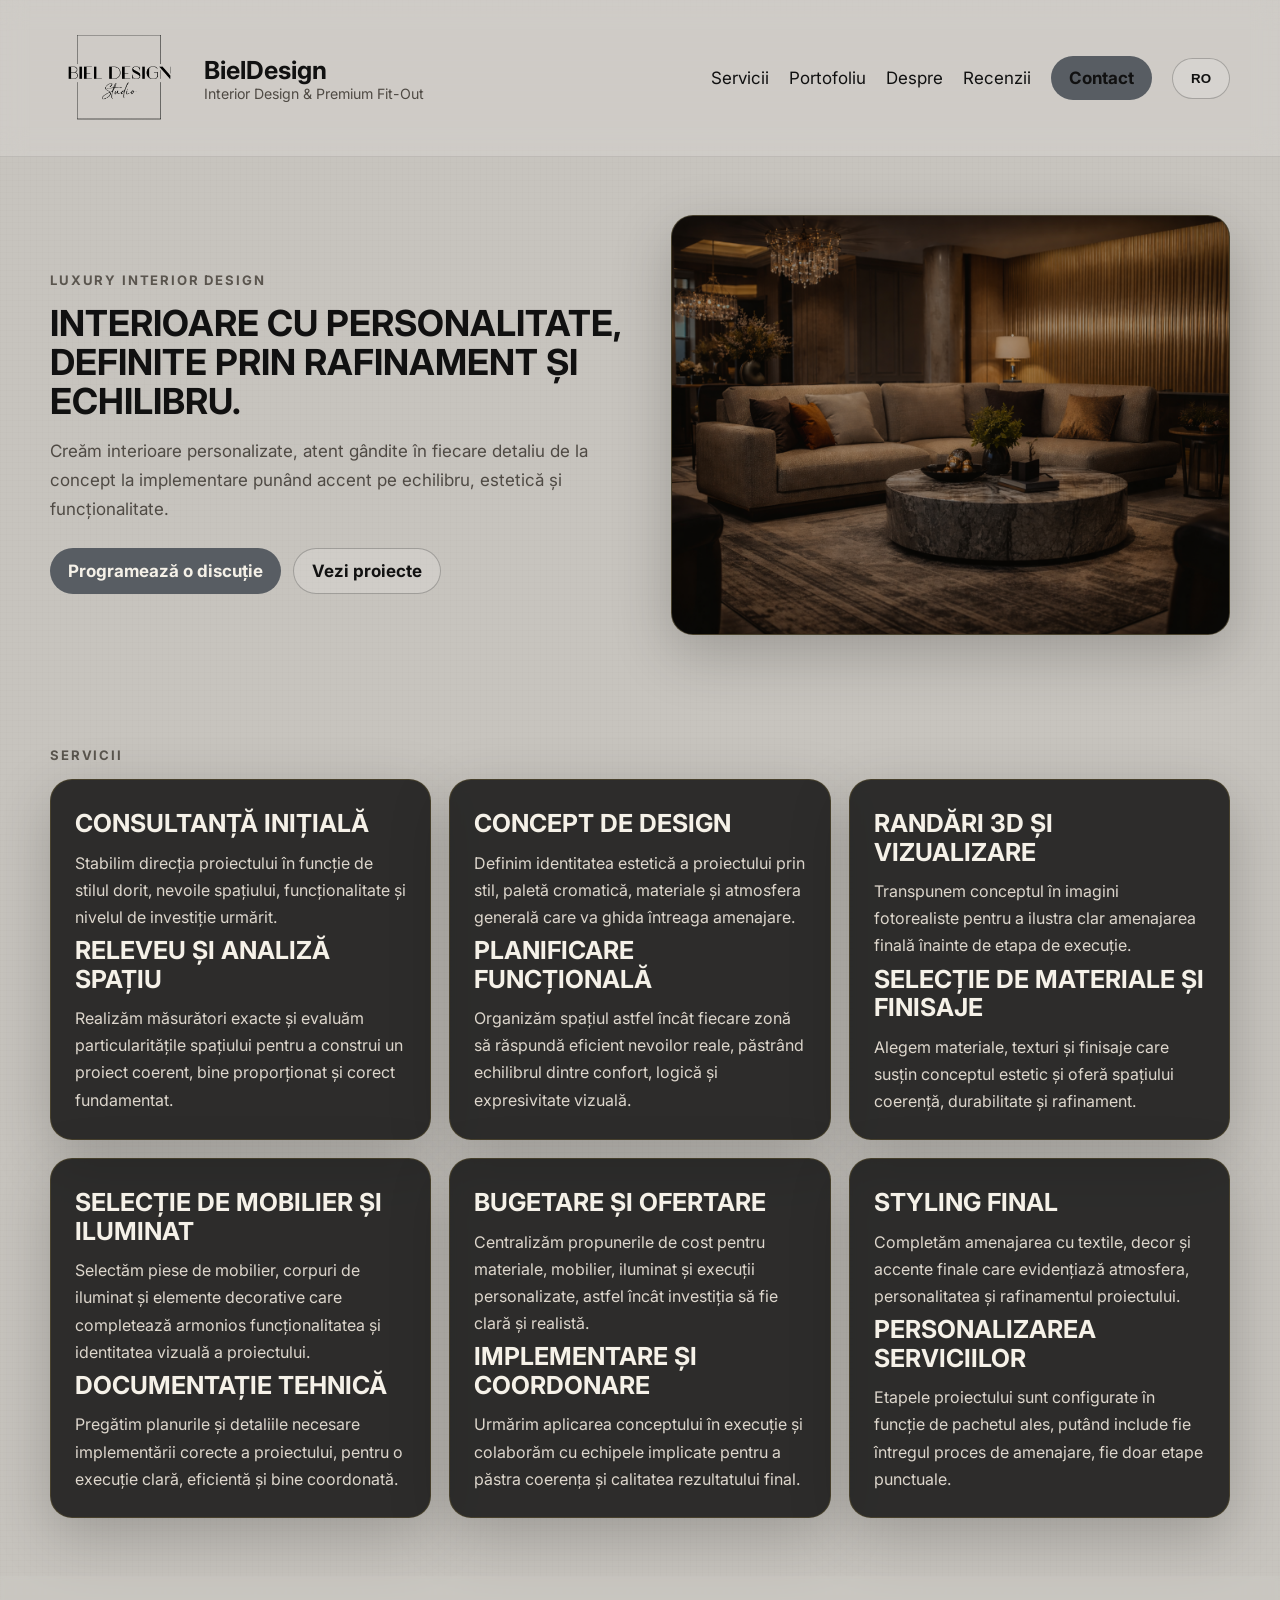
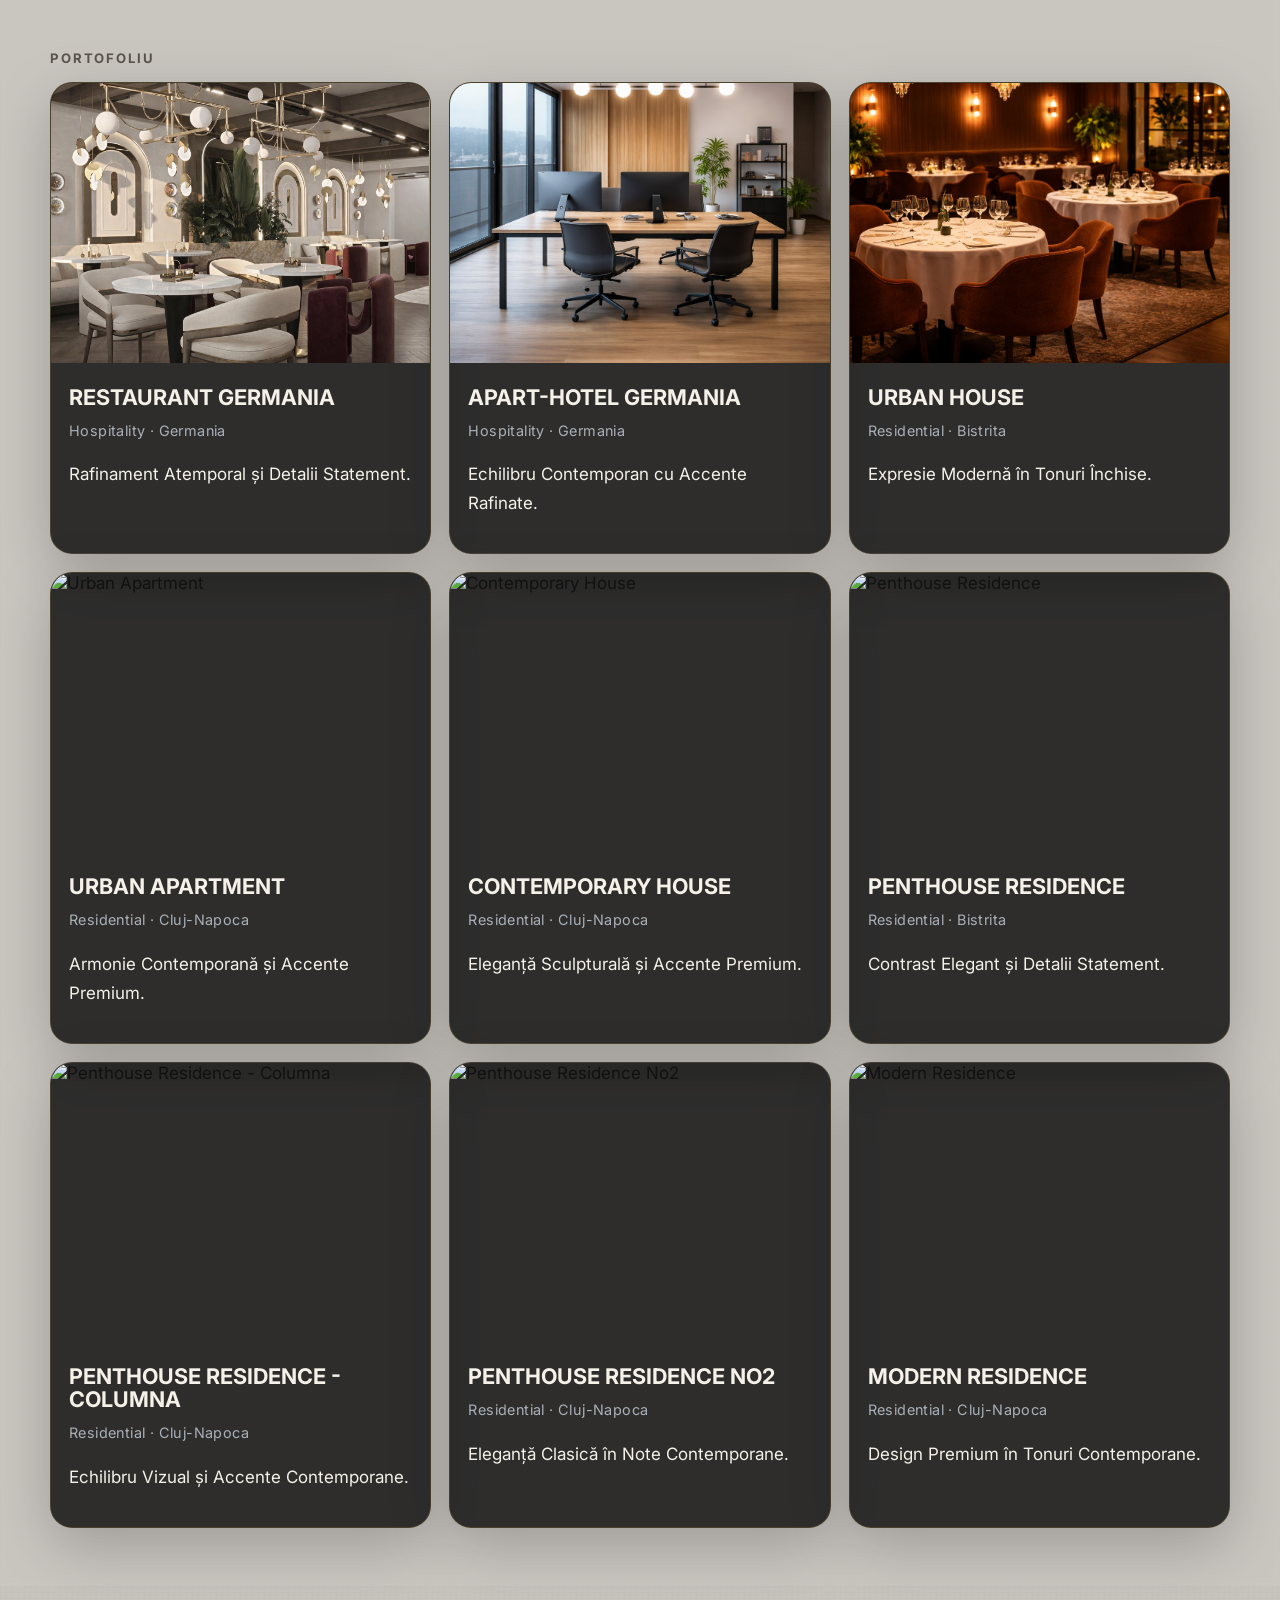
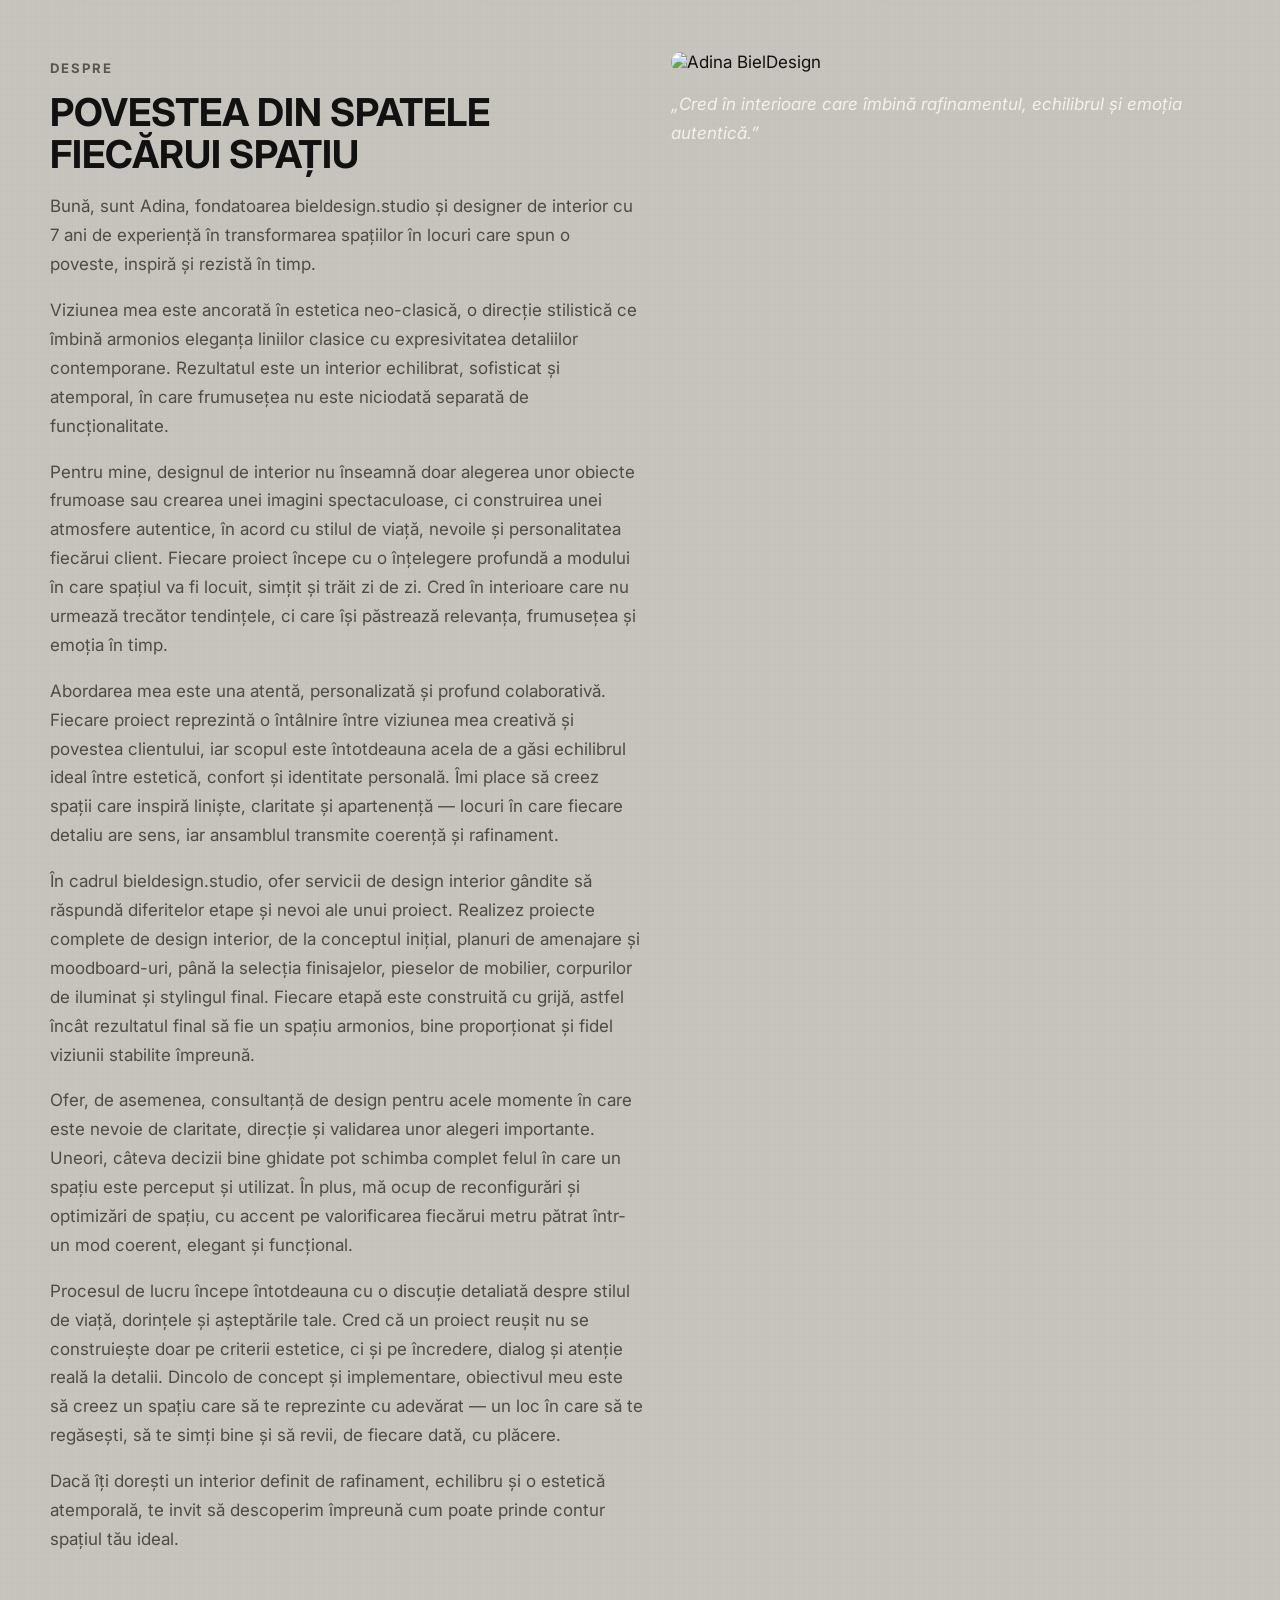
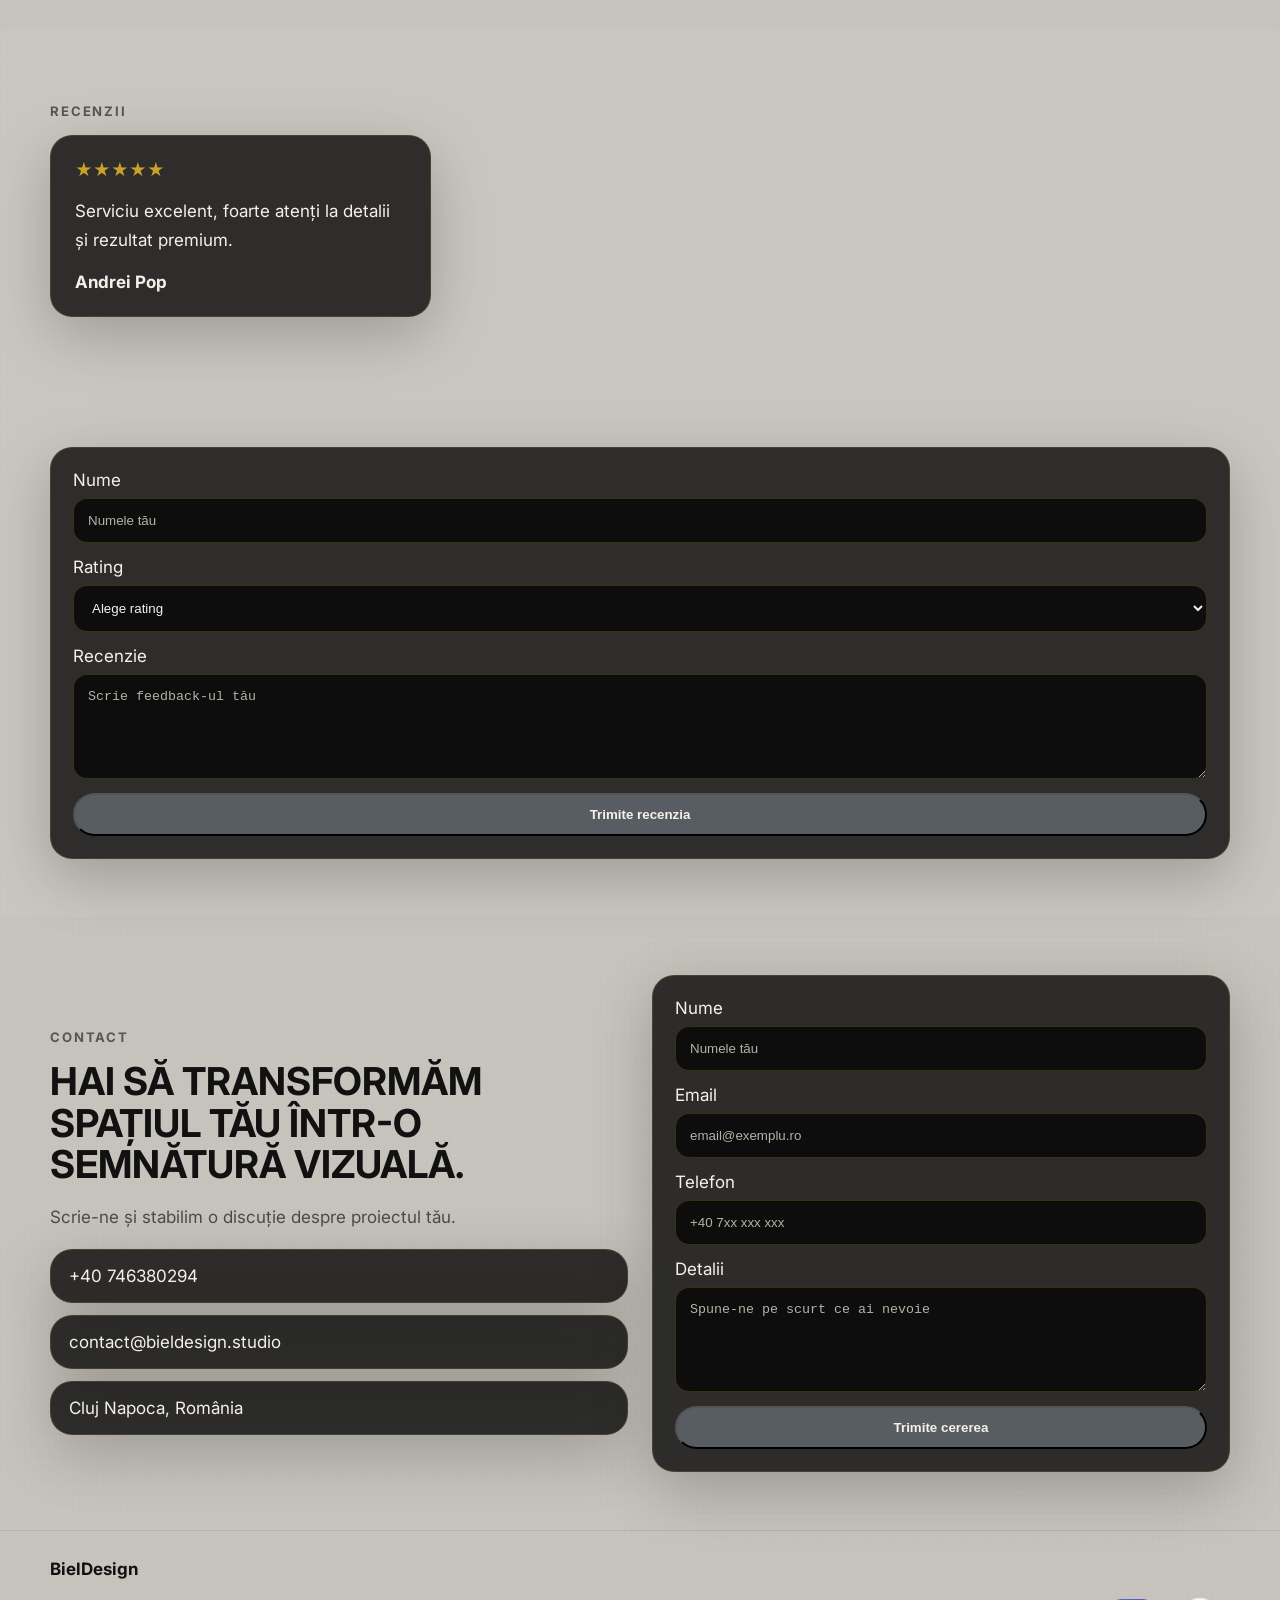
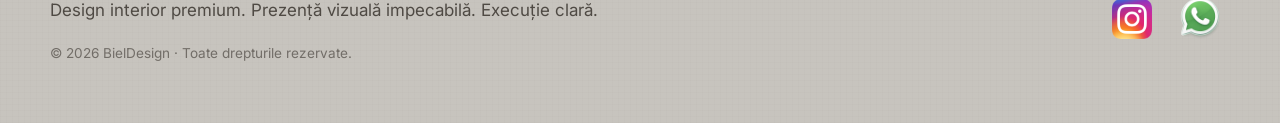
==== index.html @ b4dc57eb "Modify contact form attributes in index.html Updated form class and name attributes for contact form" ====
<!DOCTYPE html>
<html lang="ro">
<head>
  <meta charset="UTF-8" />
  
  <meta name="google-site-verification" content="FA7hseq0gDhnpl4jvCRrL5lCWdOcSFrV8O1LAwaHsx4" />
  <meta name="viewport" content="width=device-width, initial-scale=1.0" />

  <title>BielDesign — Design Interior Premium</title>

  <meta name="description" content="Design interior premium pentru spații elegante. Proiecte rezidențiale, HoReCa și birouri cu execuție impecabilă." />
  <meta name="keywords" content="design interior, amenajare premium, interior luxury, design apartament, design restaurant" />
  <meta name="author" content="BielDesign" />

  <meta property="og:title" content="BielDesign — Design Interior Premium" />
  <meta property="og:description" content="Design interior premium pentru spații elegante" />
  <meta property="og:image" content="https://bieldesign.studio/assets/preview.jpg" />
  <meta property="og:image:secure_url" content="https://bieldesign.studio/assets/preview.jpg" />
  <meta property="og:image:type" content="image/jpeg" />
  <meta property="og:image:width" content="1200" />
  <meta property="og:image:height" content="630" />
  <meta property="og:url" content="https://bieldesign.studio/" />
  <meta property="og:type" content="website" />
  <meta property="og:locale" content="ro_RO" />
  
  <meta name="twitter:card" content="summary_large_image" />
  <meta name="twitter:title" content="BielDesign — Design Interior Premium" />
  <meta name="twitter:description" content="Design interior premium pentru spații elegante" />
  <meta name="twitter:image" content="https://bieldesign.studio/assets/preview.jpg" />

  <link rel="preconnect" href="https://fonts.googleapis.com" />
  <link rel="preconnect" href="https://fonts.gstatic.com" crossorigin />
  <link href="https://fonts.googleapis.com/css2?family=Cormorant+Garamond:wght@500;600;700&family=Inter:wght@400;500;600;700;800&display=swap" rel="stylesheet" />

  <link rel="stylesheet" href="assets/styles.css" />
  <link rel="icon" type="image/png" href="assets/favicon.png" />
</head>
<body>
  <div id="scroll-progress"></div>

  <header class="topbar">
    <div class="container nav-wrap">
      <a class="brand" href="#home">
        <img id="brand-logo" class="brand-logo" src="assets/logo.jpg" alt="Logo">
        <span>
          <strong id="brand-name">BielDesign</strong>
          <small id="brand-tagline">Interior Design & Premium Fit-Out</small>
        </span>
      </a>

      <nav class="nav">
        <a href="#services" id="nav-services">Servicii</a>
        <a href="#portfolio" id="nav-portfolio">Portofoliu</a>
        <a href="#about" id="nav-about">Despre</a>
        <a href="#reviews" id="nav-reviews">Recenzii</a>
        <a href="#contact" class="btn btn-gold" id="nav-contact">Contact</a>

        <div class="lang-switcher">
          <button type="button" class="btn btn-ghost" id="lang-toggle">RO</button>
          <div class="lang-menu" id="lang-menu">
            <button type="button" class="lang-option" data-lang="ro">RO</button>
            <button type="button" class="lang-option" data-lang="en">EN</button>
            <button type="button" class="lang-option" data-lang="it">IT</button>
          </div>
        </div>
      </nav>
    </div>
  </header>

  <main>
    <section class="hero" id="home">
      <div class="container hero-grid">
        <div>
          <p class="eyebrow" id="hero-kicker">Luxury Interior Design</p>
          <h1 id="hero-title">Design interior premium pentru spații care impun respect.</h1>
          <p id="hero-text">Creăm interioare sofisticate pentru rezidențial, HoReCa și birouri premium — cu un echilibru atent între atmosferă, funcționalitate și lux discret.</p>
          <div class="hero-actions">
            <a href="#contact" class="btn btn-gold" id="hero-primary">Programează o discuție</a>
            <a href="#portfolio" class="btn btn-ghost" id="hero-secondary">Vezi proiecte</a>
          </div>
        </div>
        <div class="hero-image">
          <img id="hero-image" src="assets/hero.jpg" alt="Hero">
        </div>
      </div>
    </section>

    <section class="section" id="services">
      <div class="container">
        <div class="section-heading">
          <p class="eyebrow" id="section-services">Servicii</p>
        </div>
        <div class="cards-grid" id="services-grid"></div>
      </div>
    </section>

    <section class="section alt-section" id="portfolio">
      <div class="container">
        <div class="section-heading">
          <p class="eyebrow" id="section-portfolio">Portofoliu</p>
        </div>
        <div class="portfolio-grid" id="portfolio-grid"></div>
      </div>
    </section>

    <section class="section" id="about">
      <div class="container about-grid">
        <div>
          <p class="eyebrow" id="section-about">Despre</p>
          <h2 id="about-title"></h2>
          <p id="about-text1"></p>
          <p id="about-text2"></p>
          <p id="about-text3"></p>
          <p id="about-text4"></p>
          <p id="about-text5"></p>
          <p id="about-text6"></p>
          <p id="about-text7"></p>
          <p id="about-text8"></p>
        </div>
        <div class="about-panel about-photo-panel">
          <img src="assets/adina.jpg" alt="Adina BielDesign" class="about-photo">
          <p class="about-quote" id="about-quote">„Cred în interioare care îmbină rafinamentul, echilibrul și emoția autentică.”</p>
        </div>
      </div>
    </section>

    <section class="section alt-section" id="reviews">
      <div class="container">
        <div class="section-heading">
          <p class="eyebrow" id="section-reviews">Recenzii</p>
        </div>

        <div class="reviews-grid" id="reviews-grid"></div>
        <div class="reviews-spacer"></div>

        <form class="contact-form" name="contact" method="POST" data-netlify="true" action="thank-you.html?type=contact">
          <input type="hidden" name="form-name" value="review">

          <label id="review-name-label">Nume
            <input type="text" name="name" id="review-name-input" placeholder="Numele tău" required>
          </label>

          <label id="review-rating-label">Rating
            <select name="rating" id="review-rating-select" required>
              <option value="" id="review-rating-placeholder">Alege rating</option>
              <option value="5" id="review-star5">5 stele</option>
              <option value="4" id="review-star4">4 stele</option>
              <option value="3" id="review-star3">3 stele</option>
              <option value="2" id="review-star2">2 stele</option>
              <option value="1" id="review-star1">1 stea</option>
            </select>
          </label>

          <label id="review-message-label">Recenzie
            <textarea name="message" rows="5" id="review-message-input" placeholder="Scrie feedback-ul tău" required></textarea>
          </label>

          <button type="submit" class="btn btn-gold btn-full" id="review-button">Trimite recenzia</button>
        </form>
      </div>
    </section>

    <section class="section contact-section">
      <div class="container contact-grid" id="contact">
        <div>
          <p class="eyebrow" id="section-contact">Contact</p>
          <h2 id="contact-title">Hai să transformăm spațiul tău într-o semnătură vizuală.</h2>
          <p id="contact-text"></p>
          <div class="contact-cards">
            <div class="contact-card" id="contact-phone"></div>
            <div class="contact-card" id="contact-email"></div>
            <div class="contact-card" id="contact-location"></div>
          </div>
        </div>

        <form class="contact-form" name="contact" method="POST" data-netlify="true" action="thank-you.html">
          <input type="hidden" name="form-name" value="contact" />

          <label id="contact-name-label">Nume
            <input type="text" name="name" id="contact-name-input" placeholder="Numele tău" required>
          </label>

          <label id="contact-email-label">Email
            <input type="email" name="email" id="contact-email-input" placeholder="email@exemplu.ro">
          </label>

          <label id="contact-phone-label">Telefon
            <input type="tel" name="phone" id="contact-phone-input" placeholder="+40 7xx xxx xxx" required>
          </label>

          <label id="contact-message-label">Detalii
            <textarea name="message" rows="5" id="contact-message-input" placeholder="Spune-ne pe scurt ce ai nevoie"></textarea>
          </label>

          <button type="submit" class="btn btn-gold btn-full" id="contact-button">Trimite cererea</button>
        </form>
      </div>
    </section>
  </main>

  <footer class="footer">
    <div class="container footer-wrap">
      <div>
        <strong id="footer-brand">BielDesign</strong>
        <p id="footer-text">Design interior premium. Prezență vizuală impecabilă. Execuție clară.</p>
        <p class="footer-legal" id="footer-legal">© 2026 BielDesign · Toate drepturile rezervate.</p>
      </div>

      <div class="footer-socials" style="display:flex; gap:18px; justify-content:flex-end; align-items:center;">
        <a href="https://instagram.com/bieldesign.studio" target="_blank"
           style="display:inline-flex; align-items:center; justify-content:center;">
          <img src="assets/instagram-icon.png" alt="Instagram"
               style="width:40px; height:40px; object-fit:contain; display:block;">
        </a>

        <a href="https://wa.me/40746380294" target="_blank"
           style="display:inline-flex; align-items:center; justify-content:center;">
          <img src="assets/whatsapp-icon.png" alt="WhatsApp"
               style="width:60px; height:60px; object-fit:contain; display:block;">
        </a>
      </div>
    </div>
  </footer>

  <script>
    let siteData = null;
    const langs = ['ro', 'en', 'it'];
    let currentLang = localStorage.getItem('siteLang') || 'ro';

    function t(value) {
      if (value && typeof value === 'object' && value[currentLang]) {
        return value[currentLang];
      }
      return value || '';
    }

    function setLangButton() {
      document.getElementById('lang-toggle').textContent = currentLang.toUpperCase();

      document.querySelectorAll('.lang-option').forEach(option => {
        option.classList.toggle('active', option.dataset.lang === currentLang);
      });
    }

    function applyStaticTexts() {
      document.documentElement.lang = currentLang;

      document.getElementById('nav-services').textContent = t(siteData.ui.nav.services);
      document.getElementById('nav-portfolio').textContent = t(siteData.ui.nav.portfolio);
      document.getElementById('nav-about').textContent = t(siteData.ui.nav.about);
      document.getElementById('nav-reviews').textContent = t(siteData.ui.nav.reviews);
      document.getElementById('nav-contact').textContent = t(siteData.ui.nav.contact);

      document.getElementById('section-services').textContent = t(siteData.ui.sections.services);
      document.getElementById('section-portfolio').textContent = t(siteData.ui.sections.portfolio);
      document.getElementById('section-about').textContent = t(siteData.ui.sections.about);
      document.getElementById('section-reviews').textContent = t(siteData.ui.sections.reviews);
      document.getElementById('section-contact').textContent = t(siteData.ui.sections.contact);

      document.getElementById('brand-name').textContent = siteData.brand.name;
      document.getElementById('brand-tagline').textContent = t(siteData.brand.tagline);
      document.getElementById('footer-brand').textContent = siteData.brand.name;
      document.getElementById('footer-text').textContent = t(siteData.footer.text);
      document.getElementById('footer-legal').textContent = t(siteData.ui.footer.legal);

      document.getElementById('hero-kicker').textContent = t(siteData.hero.kicker);
      document.getElementById('hero-title').textContent = t(siteData.hero.title);
      document.getElementById('hero-text').textContent = t(siteData.hero.text);
      document.getElementById('hero-primary').textContent = t(siteData.hero.primaryButton);
      document.getElementById('hero-secondary').textContent = t(siteData.hero.secondaryButton);

      document.getElementById('about-title').textContent = t(siteData.about.title);
      document.getElementById('about-text1').textContent = t(siteData.about.text1);
      document.getElementById('about-text2').textContent = t(siteData.about.text2);
      document.getElementById('about-text3').textContent = t(siteData.about.text3);
      document.getElementById('about-text4').textContent = t(siteData.about.text4);
      document.getElementById('about-text5').textContent = t(siteData.about.text5);
      document.getElementById('about-text6').textContent = t(siteData.about.text6);
      document.getElementById('about-text7').textContent = t(siteData.about.text7);
      document.getElementById('about-text8').textContent = t(siteData.about.text8);
      document.getElementById('about-quote').textContent = t(siteData.ui.aboutQuote);

      document.getElementById('contact-title').textContent = t(siteData.contact.title);
      document.getElementById('contact-text').textContent = t(siteData.contact.text);
      document.getElementById('contact-phone').textContent = siteData.contact.phone;
      document.getElementById('contact-email').textContent = siteData.contact.email;
      document.getElementById('contact-location').textContent = t(siteData.contact.location);

      document.getElementById('review-name-label').childNodes[0].nodeValue = t(siteData.ui.reviewForm.nameLabel) + '\n            ';
      document.getElementById('review-name-input').placeholder = t(siteData.ui.reviewForm.namePlaceholder);
      document.getElementById('review-rating-label').childNodes[0].nodeValue = t(siteData.ui.reviewForm.ratingLabel) + '\n            ';
      document.getElementById('review-rating-placeholder').textContent = t(siteData.ui.reviewForm.ratingPlaceholder);
      document.getElementById('review-star5').textContent = t(siteData.ui.reviewForm.star5);
      document.getElementById('review-star4').textContent = t(siteData.ui.reviewForm.star4);
      document.getElementById('review-star3').textContent = t(siteData.ui.reviewForm.star3);
      document.getElementById('review-star2').textContent = t(siteData.ui.reviewForm.star2);
      document.getElementById('review-star1').textContent = t(siteData.ui.reviewForm.star1);
      document.getElementById('review-message-label').childNodes[0].nodeValue = t(siteData.ui.reviewForm.messageLabel) + '\n            ';
      document.getElementById('review-message-input').placeholder = t(siteData.ui.reviewForm.messagePlaceholder);
      document.getElementById('review-button').textContent = t(siteData.ui.reviewForm.button);

      document.getElementById('contact-name-label').childNodes[0].nodeValue = t(siteData.ui.contactForm.nameLabel) + '\n            ';
      document.getElementById('contact-name-input').placeholder = t(siteData.ui.contactForm.namePlaceholder);
      document.getElementById('contact-email-label').childNodes[0].nodeValue = t(siteData.ui.contactForm.emailLabel) + '\n            ';
      document.getElementById('contact-email-input').placeholder = t(siteData.ui.contactForm.emailPlaceholder);
      document.getElementById('contact-phone-label').childNodes[0].nodeValue = t(siteData.ui.contactForm.phoneLabel) + '\n            ';
      document.getElementById('contact-phone-input').placeholder = t(siteData.ui.contactForm.phonePlaceholder);
      document.getElementById('contact-message-label').childNodes[0].nodeValue = t(siteData.ui.contactForm.messageLabel) + '\n            ';
      document.getElementById('contact-message-input').placeholder = t(siteData.ui.contactForm.messagePlaceholder);
      document.getElementById('contact-button').textContent = t(siteData.ui.contactForm.button);

      if (currentLang === 'ro') {
        document.title = 'BielDesign — Design Interior Premium';
      } else if (currentLang === 'en') {
        document.title = 'BielDesign — Premium Interior Design';
      } else if (currentLang === 'it') {
        document.title = 'BielDesign — Interior Design Premium';
      }
    }

    function renderServices() {
      document.getElementById('services-grid').innerHTML = siteData.services.map(item => `
        <article class="card service-card reveal">
          <h3>${t(item.title)}</h3>
          <p>${t(item.text)}</p>
          <h3>${t(item.title2)}</h3>
          <p>${t(item.text2)}</p>
        </article>
      `).join('');
    }

    function renderPortfolio() {
      document.getElementById('portfolio-grid').innerHTML = siteData.portfolio.map((item, index) => `
        <a class="portfolio-card reveal" href="projects/portfolio-${index + 1}.html?lang=${currentLang}">
          <img src="assets/portfolio-${index + 1}.jpg" alt="${t(item.title)}">
          <div class="portfolio-copy">
            <h3>${t(item.title)}</h3>
            <p class="portfolio-meta">${t(item.meta)}</p>
            <p>${t(item.text)}</p>
          </div>
        </a>
      `).join('');
    }

    function renderReviews() {
      document.getElementById('reviews-grid').innerHTML = siteData.reviews.map(item => `
        <article class="review-card reveal">
          <div class="stars">${item.stars}</div>
          <p>${t(item.text)}</p>
          <strong>${item.name}</strong>
        </article>
      `).join('');
    }

    function revealOnScroll() {
      const reveals = document.querySelectorAll('.reveal');
      const windowHeight = window.innerHeight;

      reveals.forEach(el => {
        const elementTop = el.getBoundingClientRect().top;
        if (elementTop < windowHeight - 80) {
          el.classList.add('active');
        }
      });
    }

    function updateScrollProgress() {
      const scrollTop = window.scrollY;
      const docHeight = document.documentElement.scrollHeight - window.innerHeight;
      const scrolled = docHeight > 0 ? (scrollTop / docHeight) * 100 : 0;
      const progressBar = document.getElementById('scroll-progress');

      if (progressBar) {
        progressBar.style.width = scrolled + '%';
      }
    }

    function applyLanguage() {
  applyStaticTexts();
  renderServices();
  renderPortfolio();
  renderReviews();
  setLangButton();

  requestAnimationFrame(() => {
    revealOnScroll();
    updateScrollProgress();

    const target = new URLSearchParams(window.location.search).get('target');
    if (target) {
      const targetEl = document.getElementById(target);
      if (targetEl) {
        targetEl.scrollIntoView({ behavior: 'smooth', block: 'start' });
      }
    }
  });
}

    async function loadSite() {
      siteData = await fetch('content/site.json').then(r => r.json());

      document.documentElement.style.setProperty('--body-font', siteData.theme.bodyFont);
      document.documentElement.style.setProperty('--heading-font', siteData.theme.headingFont);
      document.documentElement.style.setProperty('--body-size', siteData.theme.bodySize);
      document.documentElement.style.setProperty('--h1-size', siteData.theme.h1Size);
      document.documentElement.style.setProperty('--h2-size', siteData.theme.h2Size);
      document.documentElement.style.setProperty('--h3-size', siteData.theme.h3Size);

      applyLanguage();
    }

    const langToggle = document.getElementById('lang-toggle');
    const langMenu = document.getElementById('lang-menu');

    langToggle.addEventListener('click', () => {
      langMenu.classList.toggle('show');
    });

    document.querySelectorAll('.lang-option').forEach(option => {
      option.addEventListener('click', () => {
        currentLang = option.dataset.lang;
        localStorage.setItem('siteLang', currentLang);
        applyLanguage();
        langMenu.classList.remove('show');
      });
    });

    document.addEventListener('click', (e) => {
      if (!e.target.closest('.lang-switcher')) {
        langMenu.classList.remove('show');
      }
    });

    loadSite().then(() => {
      window.addEventListener('scroll', revealOnScroll);
      window.addEventListener('scroll', updateScrollProgress);
      document.body.classList.add('page-loaded');
    });
  </script>
</body>
</html>
---- assets/styles.css ----
/* =========================================================
   1. THEME / VARIABILE GLOBALE
   ========================================================= */
:root {
  /* Culori principale */
  --bg: #0d0d0d;
  --panel: #151515;
  --text: #111111;
  --muted: #4f4a44;
  --accent: #585d63;

  /* Accente speciale */
  --star-gold: #c9a227;

  /* Borduri și transparențe */
  --line-soft: rgba(212, 175, 55, 0.14);
  --line-card: rgba(212, 175, 55, 0.16);
  --line-input: rgba(212, 175, 55, 0.22);

  /* Forme */
  --radius: 22px;
  --radius-sm: 14px;
  --radius-lg: 20px;
  --radius-pill: 999px;

  /* Fonturi */
  --body-font: Inter;
  --heading-font: Inter;

  /* Dimensiuni text */
  --body-size: 17px;
  --h1-size: 1.8rem;
  --h2-size: clamp(1.3rem, 2.4vw, 2rem);
  --h3-size: 1.2rem;

  /* Umbre */
  --shadow-card: 0 18px 60px rgba(0, 0, 0, 0.22);
}

/* =========================================================
   2. RESET / BAZĂ
   ========================================================= */
* {
  box-sizing: border-box;
}

html {
  scroll-behavior: smooth;
  scroll-padding-top: 140px;
}

body {
  margin: 0;
  background-color: #b2ada5;
  background-image:
    linear-gradient(rgba(255,255,255,0.28), rgba(255,255,255,0.28)),
    repeating-linear-gradient(
      0deg,
      rgba(0,0,0,0.018) 0px,
      rgba(0,0,0,0.018) 1px,
      transparent 1px,
      transparent 6px
    ),
    repeating-linear-gradient(
      90deg,
      rgba(0,0,0,0.014) 0px,
      rgba(0,0,0,0.014) 1px,
      transparent 1px,
      transparent 6px
    );
  color: var(--text);
  font-family: var(--body-font);
  font-size: var(--body-size);
  opacity: 0;
  transition: opacity 0.45s ease;
}

body.page-loaded {
  opacity: 1;
}

img {
  max-width: 100%;
  display: block;
}

a {
  text-decoration: none;
  color: inherit;
}

.container {
  width: min(1180px, calc(100% - 32px));
  margin: 0 auto;
}

/* =========================================================
   3. TIPOGRAFIE
   ========================================================= */
h1,
h2,
h3 {
  margin: 0.2em 0 0.45em;
  line-height: 1.08;
  font-family: var(--heading-font);
  color: var(--text);
  text-transform: uppercase;
}

h1 {
  font-size: var(--h1-size) !important;
  max-width: 28ch;
}

h2 {
  font-size: var(--h2-size);
}

h3 {
  font-size: var(--h3-size);
}

p {
  color: var(--muted);
  line-height: 1.7;
}

.eyebrow {
  color: #5a554e;
  letter-spacing: 0.14em;
  text-transform: uppercase;
  font-size: 0.82rem;
  font-weight: 700;
}

/* =========================================================
   4. HEADER / NAVIGAȚIE
   ========================================================= */
.topbar {
  position: sticky;
  top: 0;
  z-index: 20;
  background: rgba(255, 255, 255, 0.14);
  border-bottom: 1px solid rgba(0, 0, 0, 0.08);
  backdrop-filter: blur(12px);
}

.nav-wrap {
  display: flex;
  align-items: center;
  justify-content: space-between;
  gap: 24px;
  padding: 8px 0;
}

.brand {
  display: flex;
  align-items: center;
  gap: 14px;
}

.brand-logo {
  height: 140px;
  width: auto;
  border-radius: 10px;
  object-fit: contain;
}

.brand strong {
  display: block;
  font-size: 1.55rem;
  font-family: var(--heading-font);
  color: var(--text);
}

.brand small {
  display: block;
  color: var(--muted);
}

.nav {
  display: flex;
  align-items: center;
  gap: 20px;
  flex-wrap: wrap;
}

.nav a {
  color: var(--text);
}

/* =========================================================
   5. BUTOANE
   ========================================================= */
.btn {
  display: inline-flex;
  align-items: center;
  justify-content: center;
  padding: 12px 18px;
  border-radius: var(--radius-pill);
  font-weight: 700;
}

.btn-accent,
.btn-gold {
  background: var(--accent);
  color: #f5f1e8;
}

.btn-ghost {
  border: 1px solid rgba(17, 17, 17, 0.25);
  color: var(--text);
  background: rgba(255, 255, 255, 0.16);
}

.btn-full {
  width: 100%;
}

/* =========================================================
   6. LAYOUT GENERAL
   ========================================================= */
.section {
  padding: 58px 0;
}

.alt-section {
  background: rgba(255, 255, 255, 0.05);
  backdrop-filter: blur(2px);
}

.hero {
  padding: 58px 0 38px;
}

.hero-grid,
.about-grid,
.contact-grid {
  display: grid;
  grid-template-columns: 1.03fr 0.97fr;
  gap: 28px;
  align-items: center;
}

.cards-grid,
.portfolio-grid,
.reviews-grid {
  display: grid;
  grid-template-columns: repeat(3, 1fr);
  gap: 18px;
}

#contact {
  scroll-margin-top: 140px;
}

/* =========================================================
   7. SUPRAFEȚE / CARDURI / PANOURI
   ========================================================= */
.hero-image,
.card,
.portfolio-card,
.review-card,
.about-panel,
.contact-form,
.contact-card {
  background: rgba(12, 12, 12, 0.82);
  border: 1px solid var(--line-card);
  border-radius: var(--radius);
  box-shadow: var(--shadow-card);
  backdrop-filter: blur(6px);
}

.card,
.review-card,
.about-panel {
  padding: 24px;
}

.contact-card {
  padding: 16px 18px;
}

.card h3,
.card p,
.portfolio-card h3,
.portfolio-card p,
.review-card h3,
.review-card p,
.review-card strong,
.about-panel h3,
.about-panel p,
.contact-card,
.contact-form label {
  color: #f5f1e8;
}

/* =========================================================
   8. HERO
   ========================================================= */
.hero-actions {
  display: flex;
  gap: 12px;
  flex-wrap: wrap;
  margin-top: 24px;
}

.hero-image {
  overflow: hidden;
}

.hero-image img {
  width: 100%;
  height: 100%;
  aspect-ratio: 4 / 3;
  object-fit: cover;
}

/* =========================================================
   9. PORTOFOLIU HOME
   ========================================================= */
.portfolio-card {
  display: block;
  overflow: hidden;
}

.portfolio-card img {
  width: 100%;
  height: 280px;
  object-fit: cover;
}

.portfolio-copy {
  padding: 18px;
}

.portfolio-meta {
  font-size: 0.9rem;
  color: #a9b0b8 !important;
  margin: 0 0 8px;
  letter-spacing: 0.4px;
}

/* =========================================================
   10. PAGINI PROIECT / GALERIE
   ========================================================= */
.project-gallery {
  display: grid;
  grid-template-columns: 1fr;
  gap: 18px;
  margin-top: 30px;
}

.project-photo {
  margin-bottom: 18px;
  position: relative;
  user-select: none;
  -webkit-user-select: none;
}

.project-photo:last-child {
  margin-bottom: 0;
}

.project-photo img {
  width: 100%;
  height: auto;
  display: block;
  border-radius: var(--radius-lg);
  pointer-events: none;
  -webkit-user-drag: none;
  user-drag: none;
}

.project-photo::after {
  content: "";
  position: absolute;
  inset: 0;
  z-index: 2;
}

/* =========================================================
   11. RECENZII
   ========================================================= */
.reviews-grid {
  margin-bottom: 50px;
}

.reviews-spacer {
  height: 80px;
}

.review-form {
  margin-top: 0 !important;
}

.stars {
  color: var(--star-gold);
  margin-bottom: 10px;
}

/* =========================================================
   12. CONTACT / FORMULARE
   ========================================================= */
.contact-grid {
  display: grid;
  grid-template-columns: 1fr 1fr;
  gap: 24px;
}

.contact-cards {
  display: grid;
  gap: 12px;
  margin-top: 16px;
}

.contact-form {
  display: grid;
  gap: 14px;
  padding: 22px;
}

.contact-form label {
  display: grid;
  gap: 8px;
}

input,
textarea,
select {
  width: 100%;
  padding: 14px;
  border: 1px solid var(--line-input);
  border-radius: var(--radius-sm);
  background: #0d0d0d;
  color: #f5f1e8;
}

input::placeholder,
textarea::placeholder {
  color: #b7b1a5;
}

/* =========================================================
   13. FOOTER
   ========================================================= */
.footer {
  padding: 28px 0 44px;
  border-top: 1px solid rgba(0, 0, 0, 0.08);
}

.footer-wrap {
  display: flex;
  align-items: center;
  justify-content: space-between;
  gap: 24px;
  flex-wrap: wrap;
}

.footer-links {
  display: flex;
  gap: 18px;
  flex-wrap: wrap;
}

.footer-legal {
  font-size: 0.85rem;
  color: var(--muted);
  margin-top: 16px;
  opacity: 0.7;
}

/* =========================================================
   14. RESPONSIVE / MOBILE
   ========================================================= */
@media (max-width: 900px) {
  .hero-grid,
  .about-grid,
  .contact-grid,
  .cards-grid,
  .portfolio-grid,
  .reviews-grid {
    grid-template-columns: 1fr;
  }

  h1 {
    max-width: none;
  }

  .nav-wrap {
    flex-direction: column;
    align-items: flex-start;
    gap: 16px;
    padding: 12px 0;
  }

  .brand {
    width: 100%;
    gap: 12px;
  }

  .brand-logo {
    height: 120px;
    width: auto;
    flex-shrink: 0;
  }

  .brand strong {
    font-size: 1.1rem;
    line-height: 1.1;
  }

  .brand small {
    font-size: 0.9rem;
    line-height: 1.2;
  }

  .nav {
    width: 100%;
    justify-content: flex-start;
    gap: 12px 16px;
  }

  .nav a {
    font-size: 0.95rem;
  }

  .btn-accent,
  .btn-gold {
    padding: 10px 16px;
  }
}

/* =========================================================
   15. HOVER PORTOFOLIU
   ========================================================= */
.portfolio-card {
  cursor: pointer;
  transition: transform 0.25s ease, box-shadow 0.25s ease, border-color 0.25s ease;
}

.portfolio-card img {
  transition: transform 0.25s ease, filter 0.25s ease;
}

.portfolio-card:hover {
  transform: translateY(-10px);
  box-shadow: 0 28px 70px rgba(0, 0, 0, 0.45);
  border-color: #8a8f96;
}

.portfolio-card:hover img {
  transform: scale(1.08);
  filter: brightness(1.06);
}

/* =========================================================
   16. HOVER BUTOANE
   ========================================================= */
.btn {
  transition: transform 0.2s ease, box-shadow 0.2s ease, opacity 0.2s ease;
}

.btn:hover {
  transform: translateY(-2px);
  box-shadow: 0 10px 24px rgba(0, 0, 0, 0.2);
}

/* =========================================================
   17. HOVER CARDURI SERVICII
   ========================================================= */
.card {
  transition: transform 0.25s ease, box-shadow 0.25s ease;
}

.card:hover {
  transform: translateY(-6px);
  box-shadow: 0 20px 45px rgba(0, 0, 0, 0.28);
}

/* =========================================================
   18. HOVER CONTACT CARDS
   ========================================================= */
.contact-card {
  transition: transform 0.2s ease, border-color 0.2s ease;
}

.contact-card:hover {
  transform: translateY(-4px);
  border-color: #8a8f96;
}

/* =========================================================
   19. HOVER SOCIAL
   ========================================================= */
.footer-socials a {
  transition: transform 0.2s ease, opacity 0.2s ease;
}

.footer-socials a:hover {
  transform: scale(1.08);
  opacity: 0.9;
}

/* =========================================================
   20. HOVER MENIU
   ========================================================= */
.nav a {
  transition: opacity 0.2s ease;
}

.nav a:hover {
  opacity: 0.75;
}

/* =========================================================
   21. SERVICII
   ========================================================= */
.service-card {
  min-height: 230px;
  display: flex;
  flex-direction: column;
  justify-content: flex-start;
}

.service-card h3 {
  color: #f5f1e8;
  font-size: 1.55rem;
  line-height: 1.15;
  margin-bottom: 12px;
}

.service-card p {
  color: #ddd6cc;
  font-size: 1rem;
  line-height: 1.7;
  margin: 0;
}

/* =========================================================
   22. ABOUT PHOTO
   ========================================================= */
.about-photo-panel {
  background: transparent;
  border: none;
  box-shadow: none;
  backdrop-filter: none;
  padding: 0;
}

.about-grid {
  align-items: start;
}

.about-photo {
  width: 100%;
  height: auto;
  display: block;
  border-radius: var(--radius-lg);
  margin-top: 8px;
  margin-bottom: 18px;
}

.about-quote {
  margin: 0;
  color: var(--text);
  font-style: italic;
  line-height: 1.7;
}

/* =========================================================
   23. REVEAL
   ========================================================= */
.reveal {
  opacity: 0;
  transform: translateY(40px);
  transition: all 0.6s ease;
}

.reveal.active {
  opacity: 1;
  transform: translateY(0);
}

/* =========================================================
   24. SCROLL PROGRESS BAR
   ========================================================= */
.lang-switcher {
  position: relative;
  display: inline-flex;
  align-items: center;
}

.lang-menu {
  position: absolute;
  top: calc(100% + 10px);
  left: 50%;
  transform: translateX(-50%);
  min-width: 88px;
  padding: 8px;
  display: none;
  flex-direction: column;
  gap: 6px;
  background: #b2ada5;
  border: 1px solid rgba(17, 17, 17, 0.10);
  border-radius: 18px;
  box-shadow: 0 18px 40px rgba(0, 0, 0, 0.12);
  z-index: 100;
}

.lang-menu.show {
  display: flex;
}

.lang-option {
  appearance: none;
  -webkit-appearance: none;
  border: none;
  outline: none;
  background: transparent;
  color: var(--text);
  font-family: var(--body-font);
  font-size: 0.95rem;
  font-weight: 600;
  line-height: 1;
  border-radius: 12px;
  padding: 10px 14px;
  text-align: center;
  cursor: pointer;
  box-shadow: none;
}

.lang-option:hover {
  background: rgba(17, 17, 17, 0.06);
}

.lang-option.active {
  background: var(--accent);
  color: #f5f1e8;
}
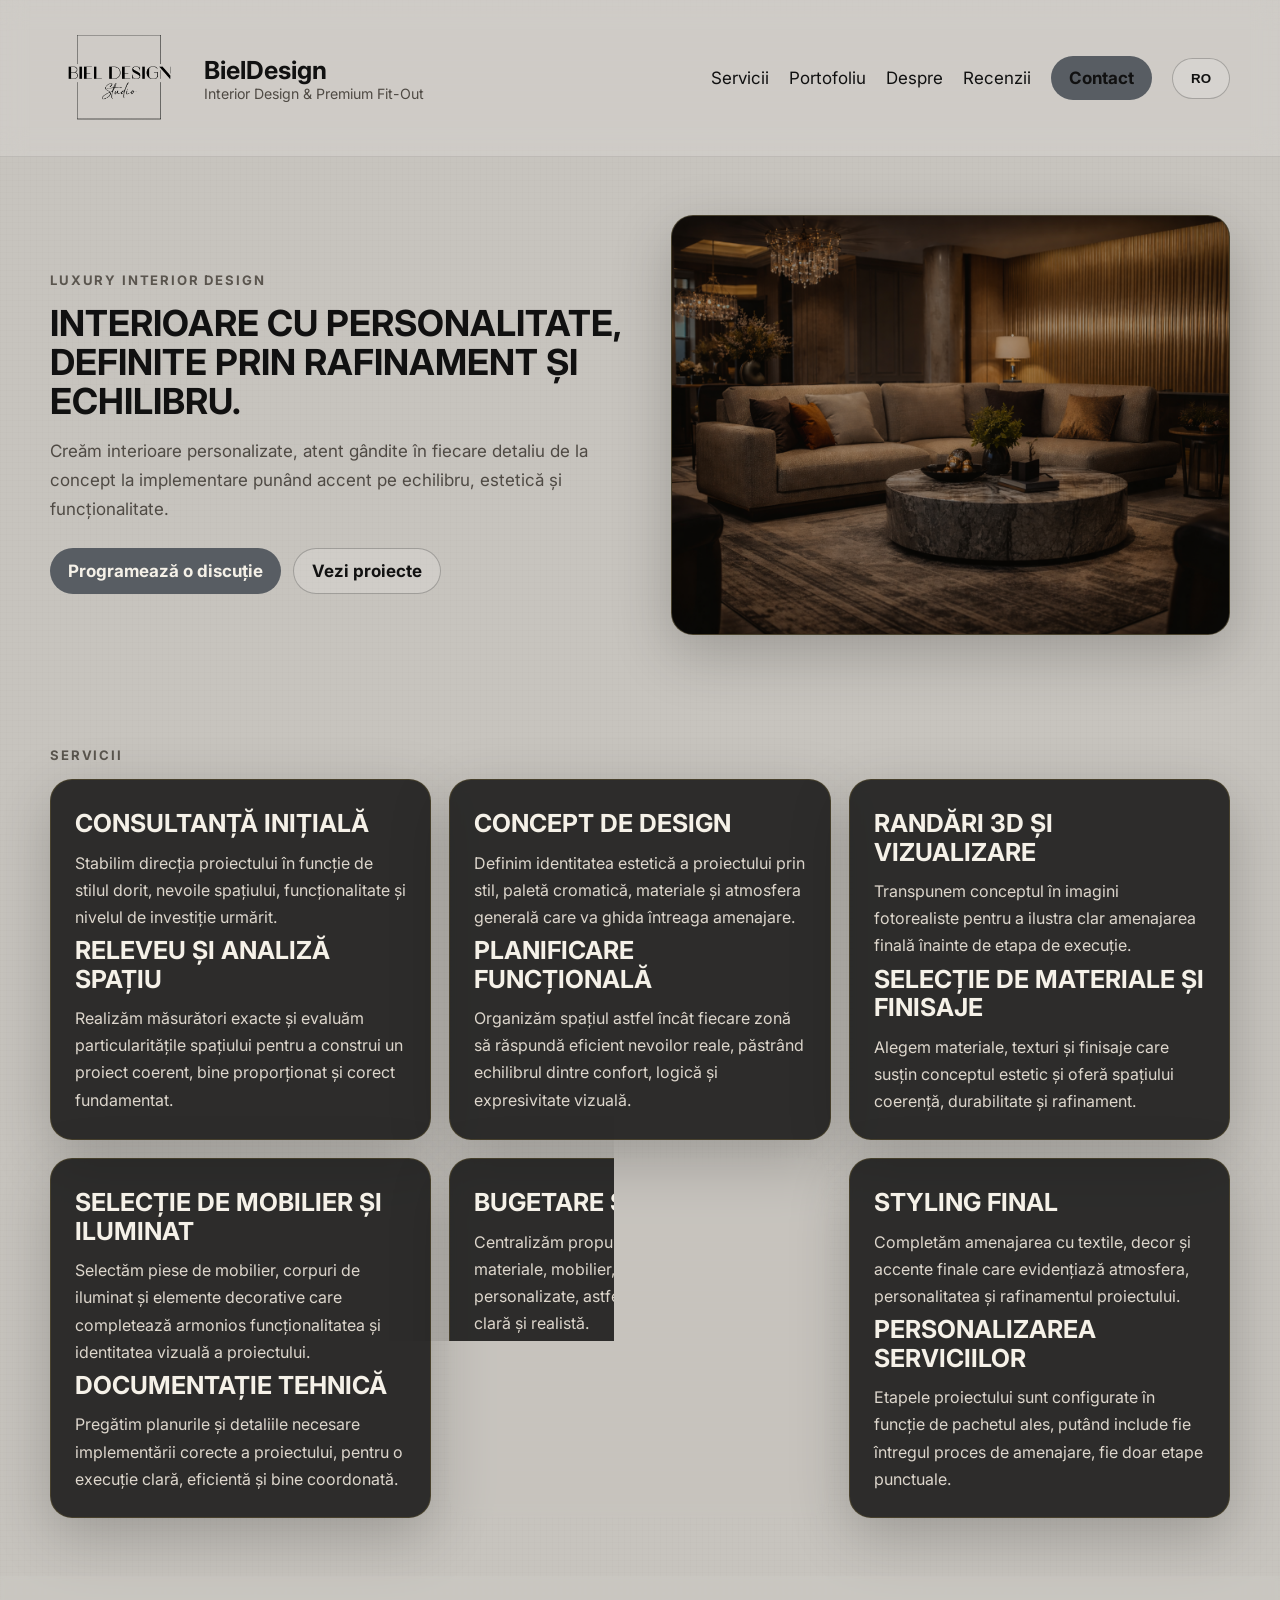
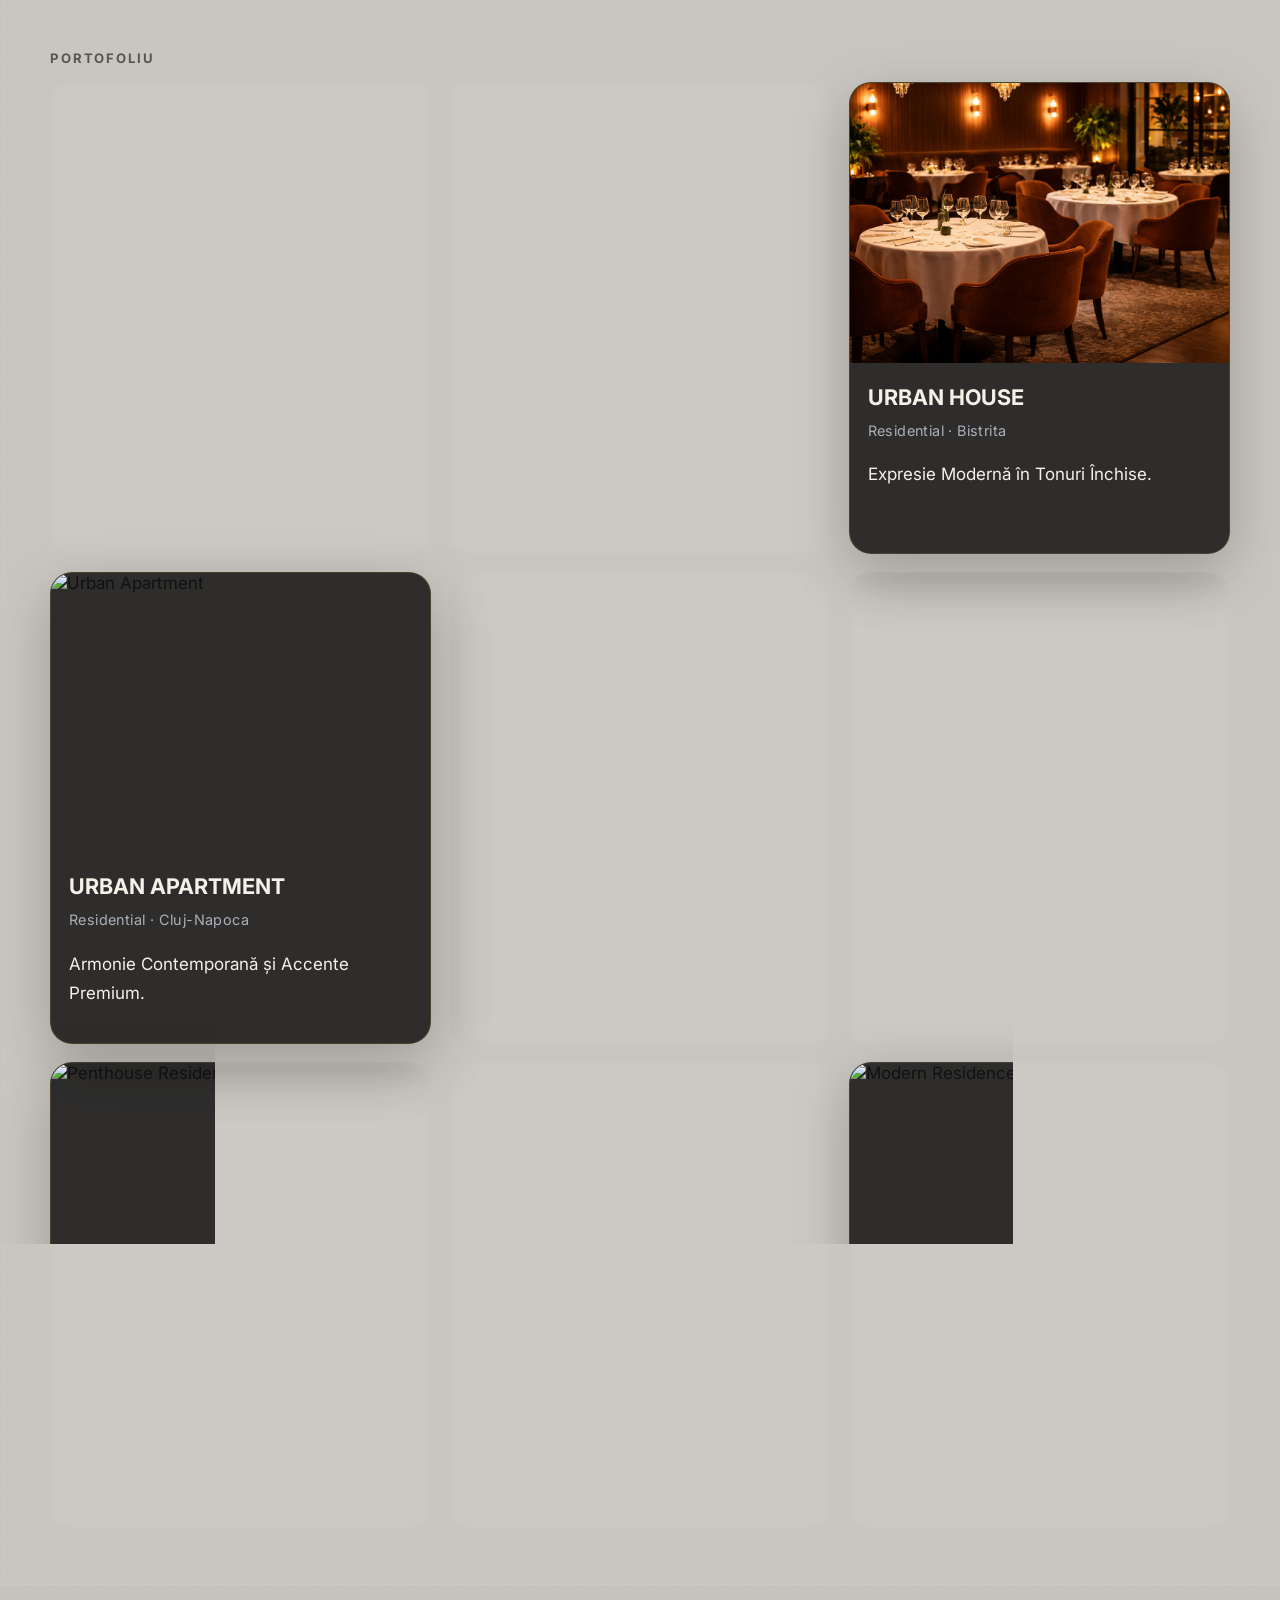
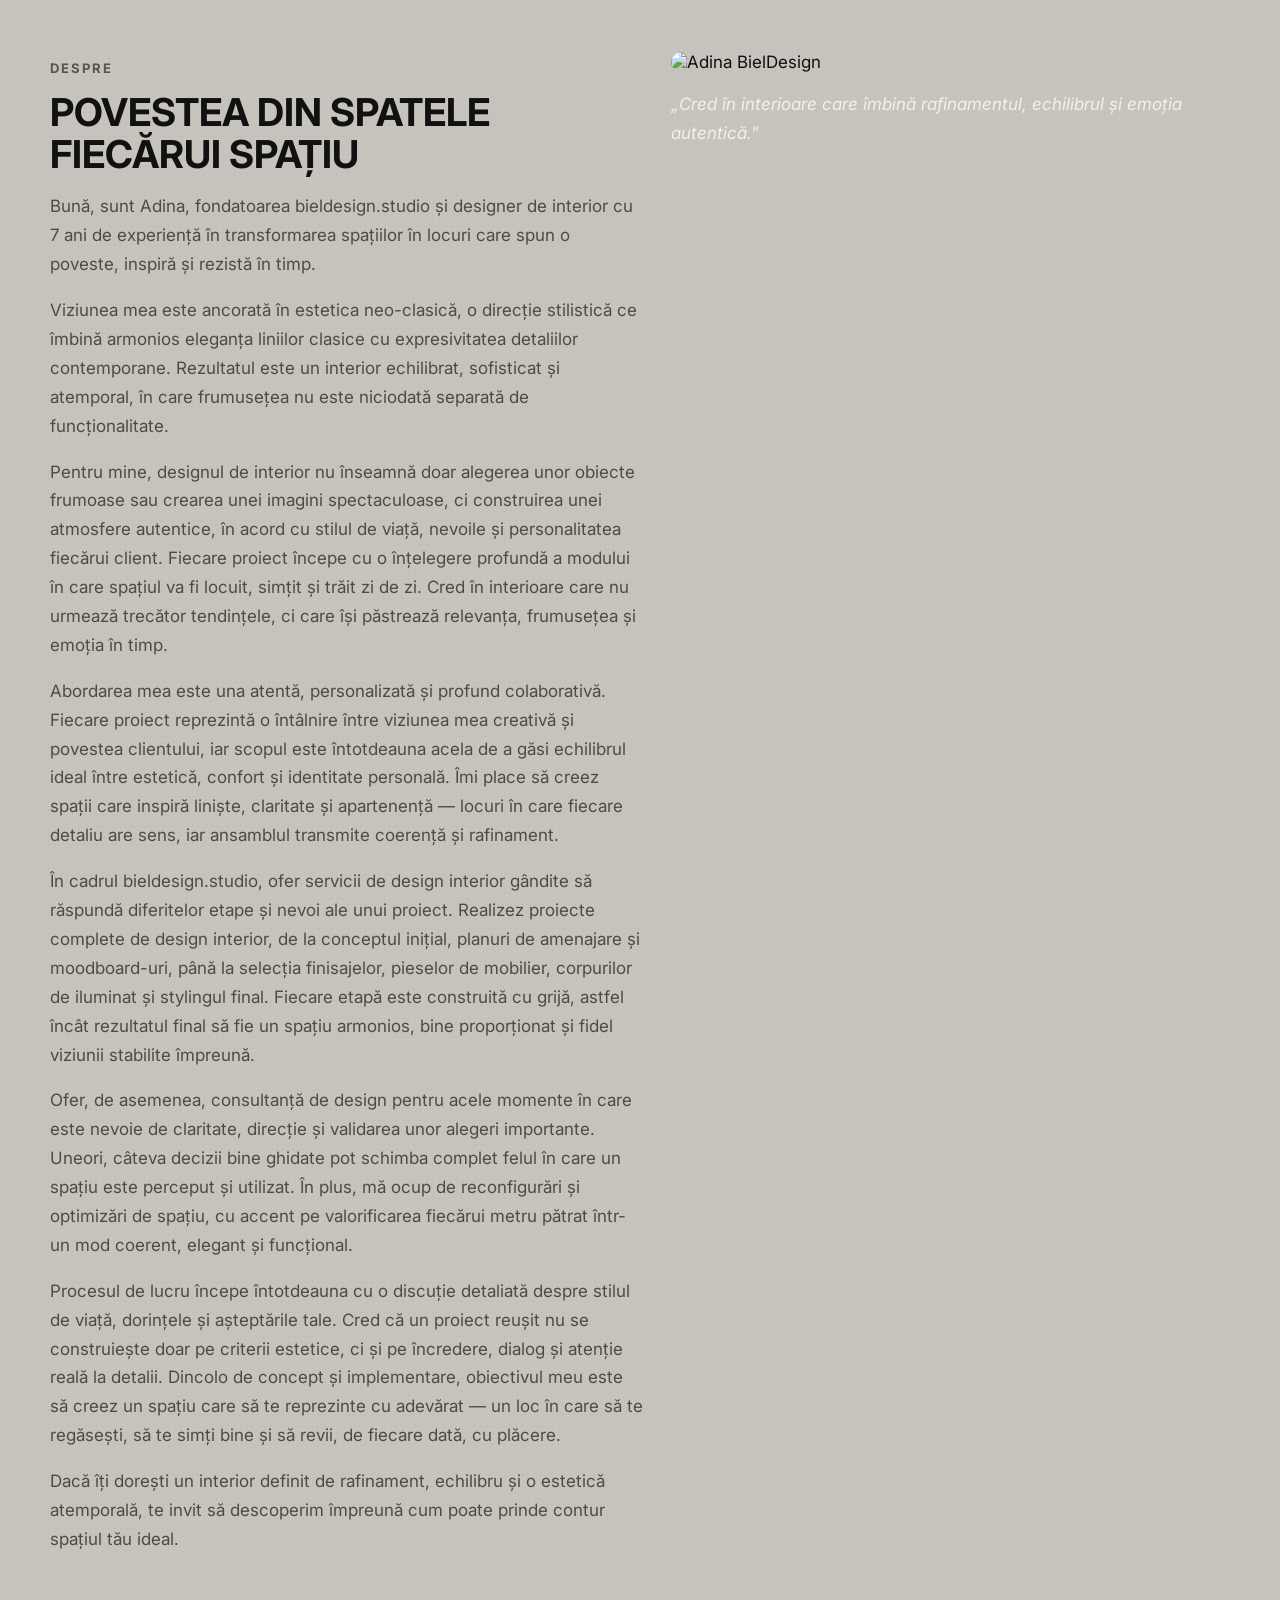
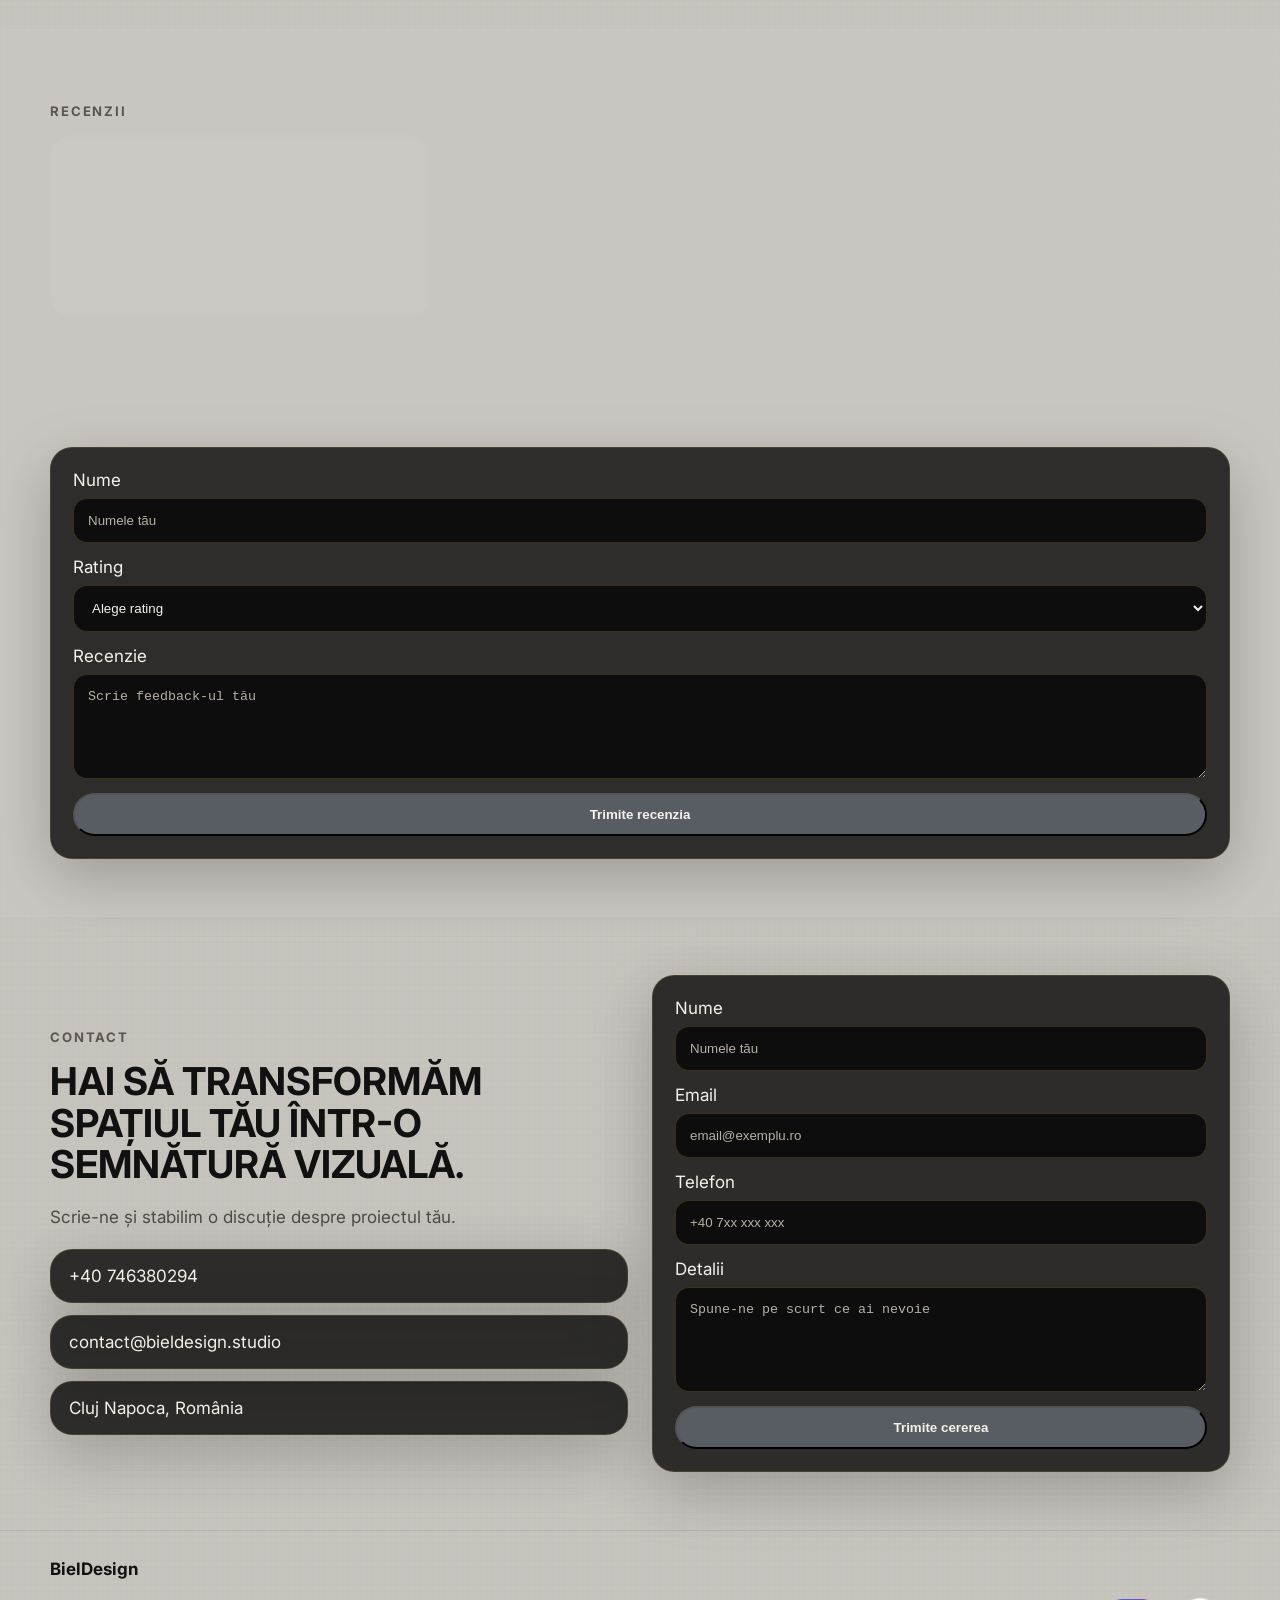
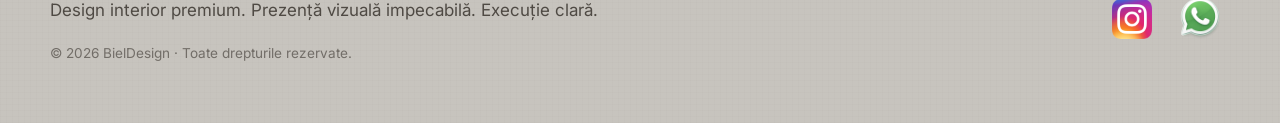
==== commit af64f350: "Update index.html" ====
--- a/index.html
+++ b/index.html
@@ -133,7 +133,7 @@
         <div class="reviews-grid" id="reviews-grid"></div>
         <div class="reviews-spacer"></div>
 
-        <form class="contact-form" name="contact" method="POST" data-netlify="true" action="thank-you.html?type=contact">
+        <form class="contact-form review-form" name="review" method="POST" data-netlify="true" action="thank-you.html?type=review" style="margin-top: 80px;">
           <input type="hidden" name="form-name" value="review">
 
           <label id="review-name-label">Nume
@@ -173,7 +173,7 @@
           </div>
         </div>
 
-        <form class="contact-form" name="contact" method="POST" data-netlify="true" action="thank-you.html">
+        <form class="contact-form" name="contact" method="POST" data-netlify="true" action="thank-you.html?type=contact">
           <input type="hidden" name="form-name" value="contact" />
 
           <label id="contact-name-label">Nume
@@ -376,25 +376,25 @@
     }
 
     function applyLanguage() {
-  applyStaticTexts();
-  renderServices();
-  renderPortfolio();
-  renderReviews();
-  setLangButton();
-
-  requestAnimationFrame(() => {
-    revealOnScroll();
-    updateScrollProgress();
-
-    const target = new URLSearchParams(window.location.search).get('target');
-    if (target) {
-      const targetEl = document.getElementById(target);
-      if (targetEl) {
-        targetEl.scrollIntoView({ behavior: 'smooth', block: 'start' });
-      }
-    }
-  });
-}
+      applyStaticTexts();
+      renderServices();
+      renderPortfolio();
+      renderReviews();
+      setLangButton();
+
+      requestAnimationFrame(() => {
+        revealOnScroll();
+        updateScrollProgress();
+
+        const target = new URLSearchParams(window.location.search).get('target');
+        if (target) {
+          const targetEl = document.getElementById(target);
+          if (targetEl) {
+            targetEl.scrollIntoView({ behavior: 'smooth', block: 'start' });
+          }
+        }
+      });
+    }
 
     async function loadSite() {
       siteData = await fetch('content/site.json').then(r => r.json());
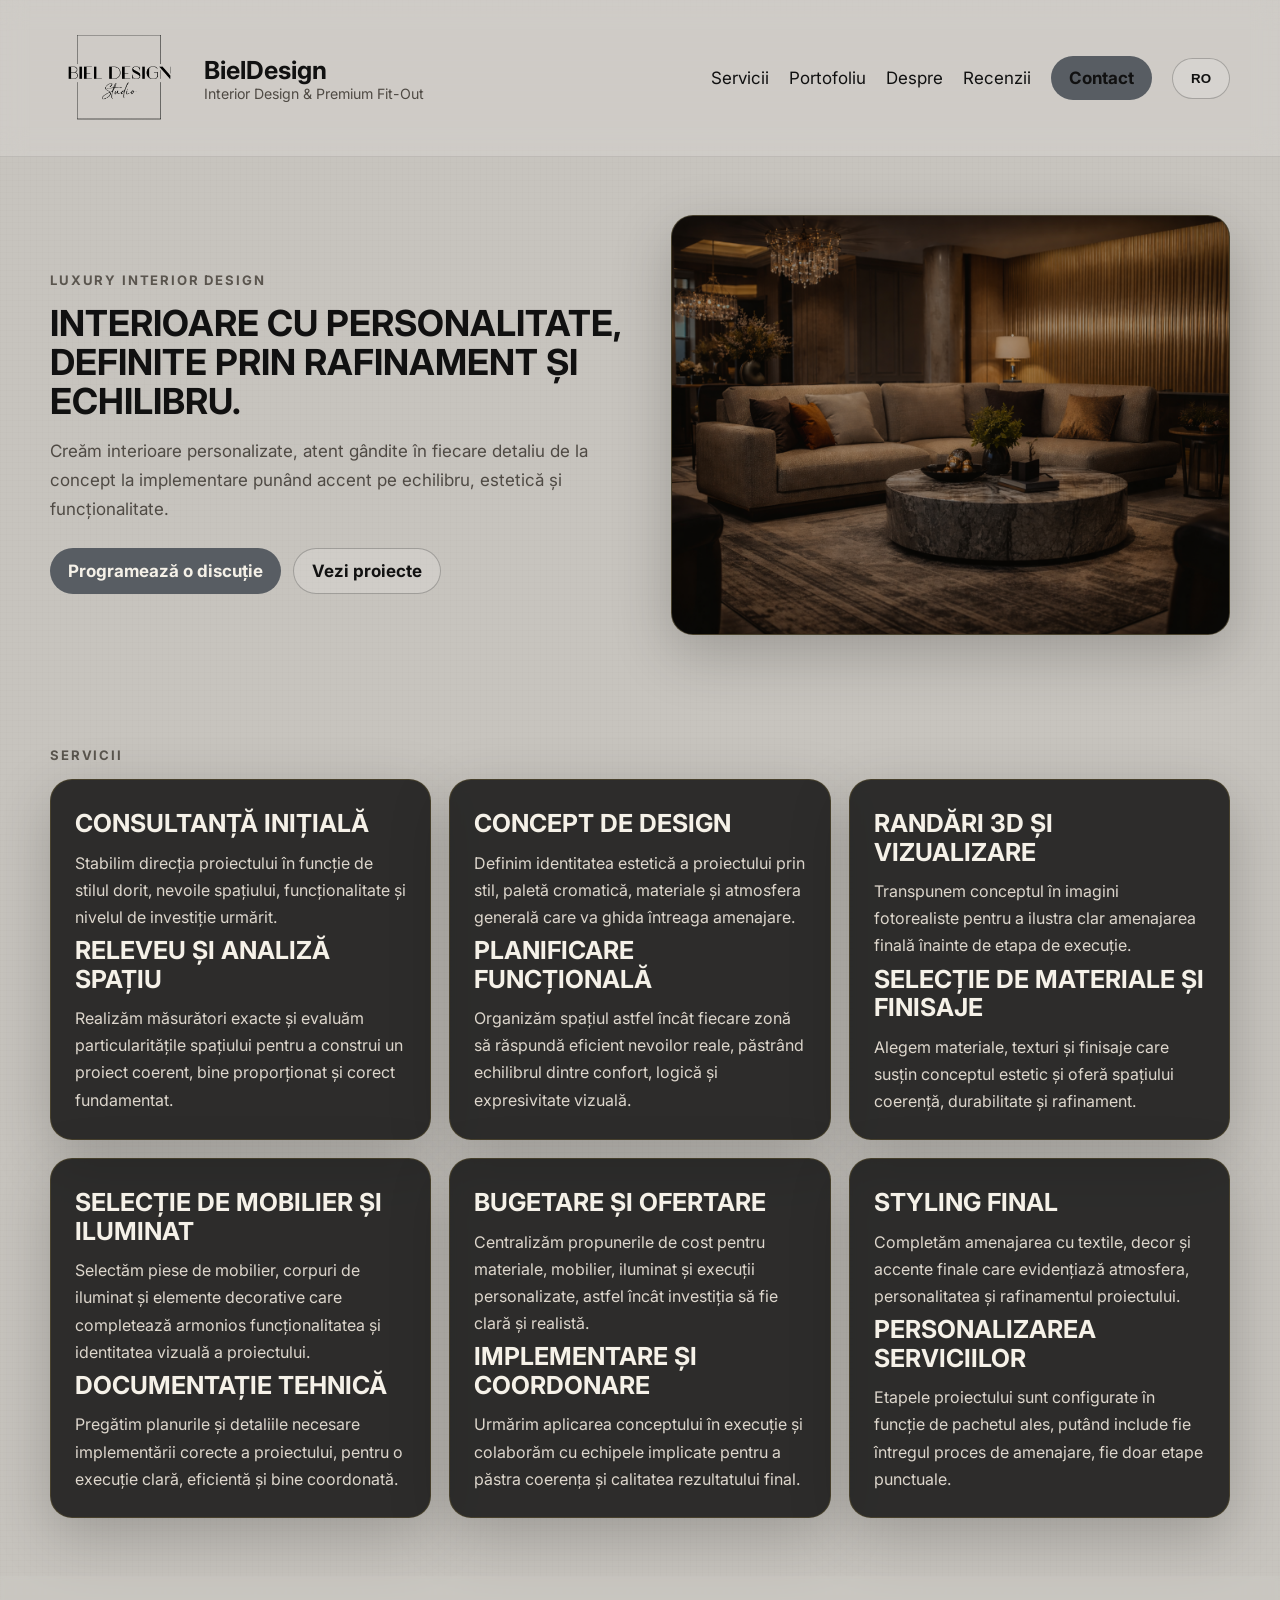
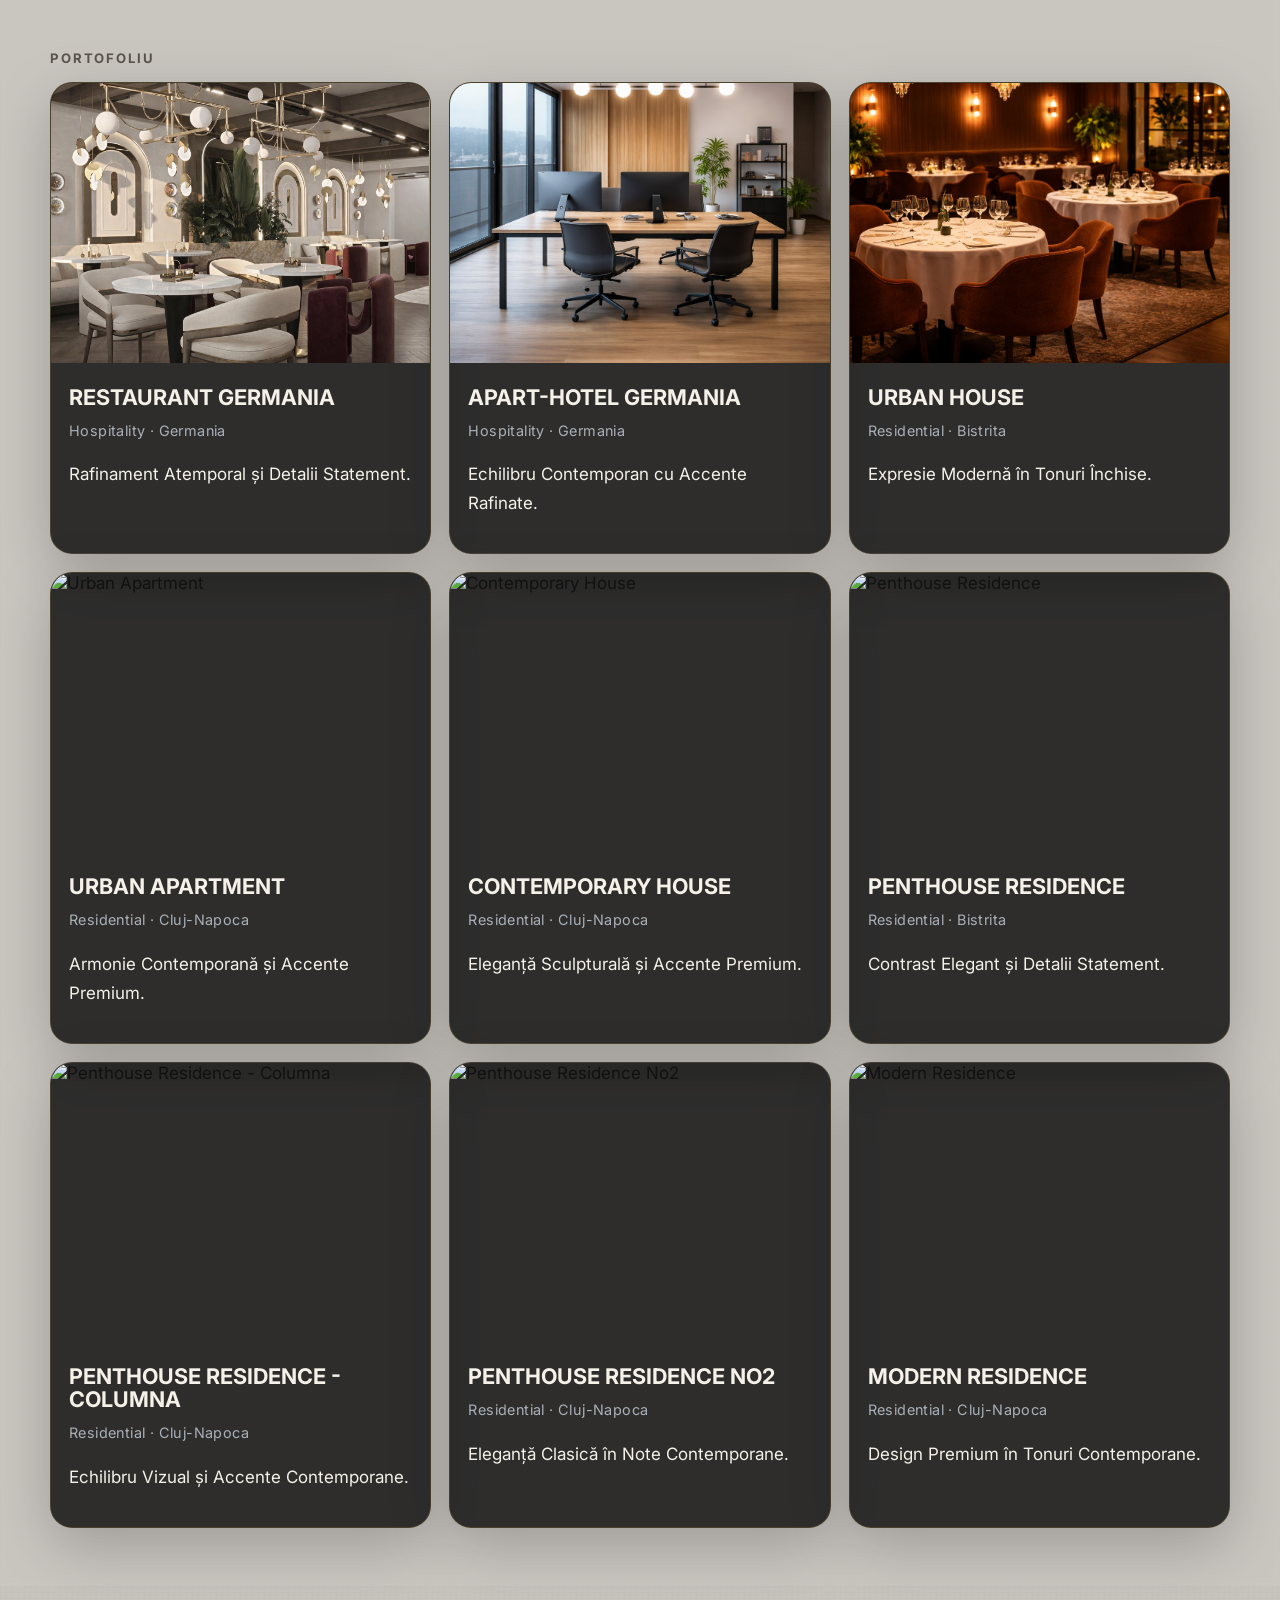
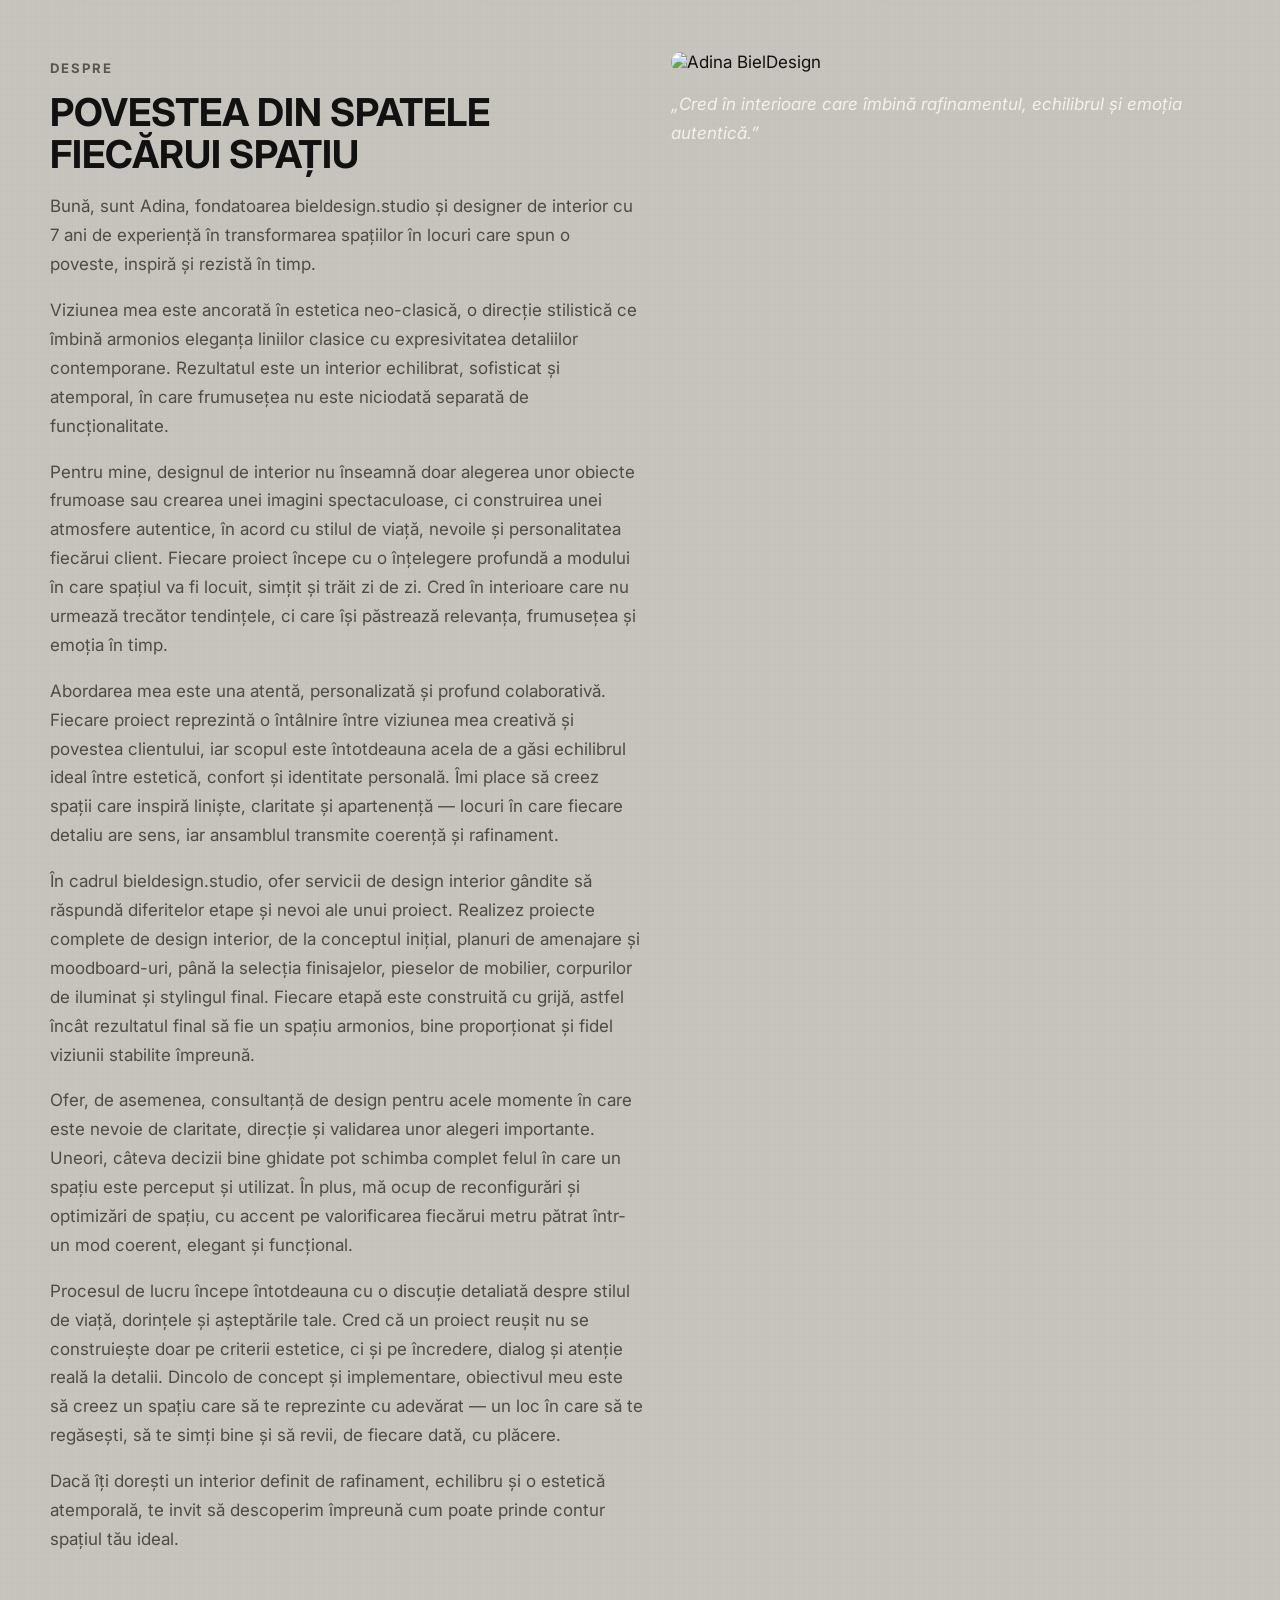
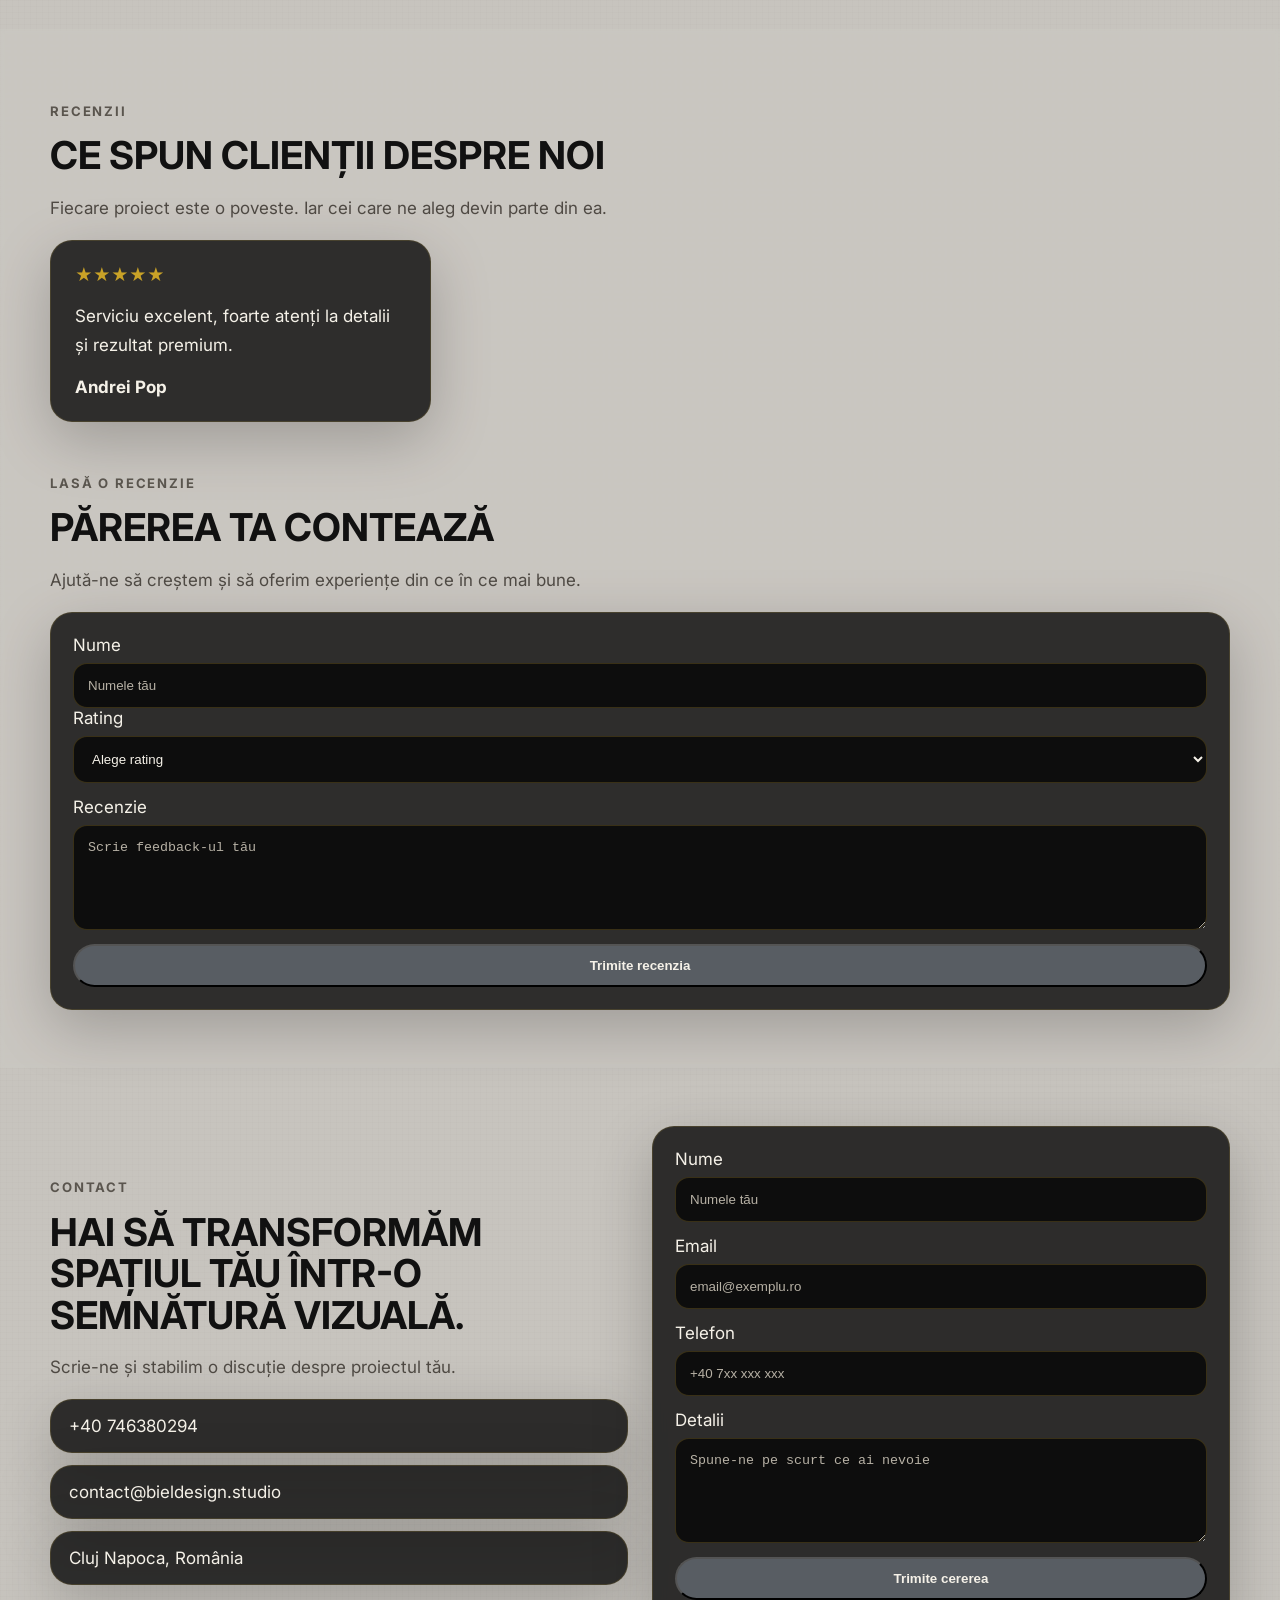
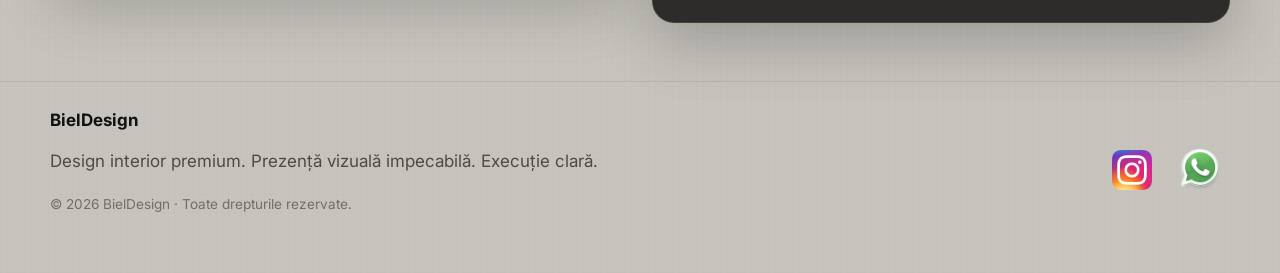
==== commit ae2c41ec: "Enhance reviews section and form layout Updated the reviews section with new titles and texts, and i" ====
--- a/index.html
+++ b/index.html
@@ -1,4 +1,4 @@
-<!DOCTYPE html>
+  <!DOCTYPE html>
 <html lang="ro">
 <head>
   <meta charset="UTF-8" />
@@ -125,17 +125,28 @@
     </section>
 
     <section class="section alt-section" id="reviews">
-      <div class="container">
-        <div class="section-heading">
-          <p class="eyebrow" id="section-reviews">Recenzii</p>
-        </div>
-
-        <div class="reviews-grid" id="reviews-grid"></div>
-        <div class="reviews-spacer"></div>
-
-        <form class="contact-form review-form" name="review" method="POST" data-netlify="true" action="thank-you.html?type=review" style="margin-top: 80px;">
-          <input type="hidden" name="form-name" value="review">
-
+  <div class="container">
+    <div class="section-heading reviews-heading-premium">
+      <p class="eyebrow" id="section-reviews">Recenzii</p>
+      <h2 id="reviews-main-title">Ce spun clienții despre noi</h2>
+      <p id="reviews-main-text">Fiecare proiect este o poveste. Iar cei care ne aleg devin parte din ea.</p>
+    </div>
+
+    <div class="reviews-grid" id="reviews-grid"></div>
+
+    <div class="review-premium-wrap reveal">
+      <div class="review-premium-side">
+        <p class="eyebrow" id="review-promo-kicker">Lasă o recenzie</p>
+        <h2 id="review-promo-title">Părerea ta contează</h2>
+        <p id="review-promo-text">
+          Ajută-ne să creștem și să oferim experiențe din ce în ce mai bune.
+        </p>
+      </div>
+
+      <form class="contact-form review-form review-premium-form" name="review" method="POST" data-netlify="true" action="thank-you.html?type=review">
+        <input type="hidden" name="form-name" value="review">
+
+        <div class="review-form-top-row">
           <label id="review-name-label">Nume
             <input type="text" name="name" id="review-name-input" placeholder="Numele tău" required>
           </label>
@@ -150,15 +161,17 @@
               <option value="1" id="review-star1">1 stea</option>
             </select>
           </label>
-
-          <label id="review-message-label">Recenzie
-            <textarea name="message" rows="5" id="review-message-input" placeholder="Scrie feedback-ul tău" required></textarea>
-          </label>
-
-          <button type="submit" class="btn btn-gold btn-full" id="review-button">Trimite recenzia</button>
-        </form>
-      </div>
-    </section>
+        </div>
+
+        <label id="review-message-label">Recenzie
+          <textarea name="message" rows="5" id="review-message-input" placeholder="Scrie feedback-ul tău" required></textarea>
+        </label>
+
+        <button type="submit" class="btn btn-gold btn-full review-submit-btn" id="review-button">Trimite recenzia</button>
+      </form>
+    </div>
+  </div>
+</section>
 
     <section class="section contact-section">
       <div class="container contact-grid" id="contact">
@@ -227,6 +240,34 @@
     const langs = ['ro', 'en', 'it'];
     let currentLang = localStorage.getItem('siteLang') || 'ro';
 
+    const reviewPromoData = {
+  mainTitle: {
+    ro: "Ce spun clienții despre noi",
+    en: "What our clients say about us",
+    it: "Cosa dicono di noi i nostri clienti"
+  },
+  mainText: {
+    ro: "Fiecare proiect este o poveste. Iar cei care ne aleg devin parte din ea.",
+    en: "Every project is a story. And those who choose us become part of it.",
+    it: "Ogni progetto è una storia. E chi ci sceglie ne diventa parte."
+  },
+  kicker: {
+    ro: "Lasă o recenzie",
+    en: "Leave a review",
+    it: "Lascia una recensione"
+  },
+  title: {
+    ro: "Părerea ta contează",
+    en: "Your opinion matters",
+    it: "La tua opinione conta"
+  },
+  text: {
+    ro: "Ajută-ne să creștem și să oferim experiențe din ce în ce mai bune.",
+    en: "Help us grow and deliver even better experiences.",
+    it: "Aiutaci a crescere e a offrire esperienze sempre migliori."
+  }
+};
+
     function t(value) {
       if (value && typeof value === 'object' && value[currentLang]) {
         return value[currentLang];
@@ -255,6 +296,11 @@
       document.getElementById('section-portfolio').textContent = t(siteData.ui.sections.portfolio);
       document.getElementById('section-about').textContent = t(siteData.ui.sections.about);
       document.getElementById('section-reviews').textContent = t(siteData.ui.sections.reviews);
+      document.getElementById('reviews-main-title').textContent = t(reviewPromoData.mainTitle);
+      document.getElementById('reviews-main-text').textContent = t(reviewPromoData.mainText);
+      document.getElementById('review-promo-kicker').textContent = t(reviewPromoData.kicker);
+      document.getElementById('review-promo-title').textContent = t(reviewPromoData.title);
+      document.getElementById('review-promo-text').textContent = t(reviewPromoData.text);
       document.getElementById('section-contact').textContent = t(siteData.ui.sections.contact);
 
       document.getElementById('brand-name').textContent = siteData.brand.name;
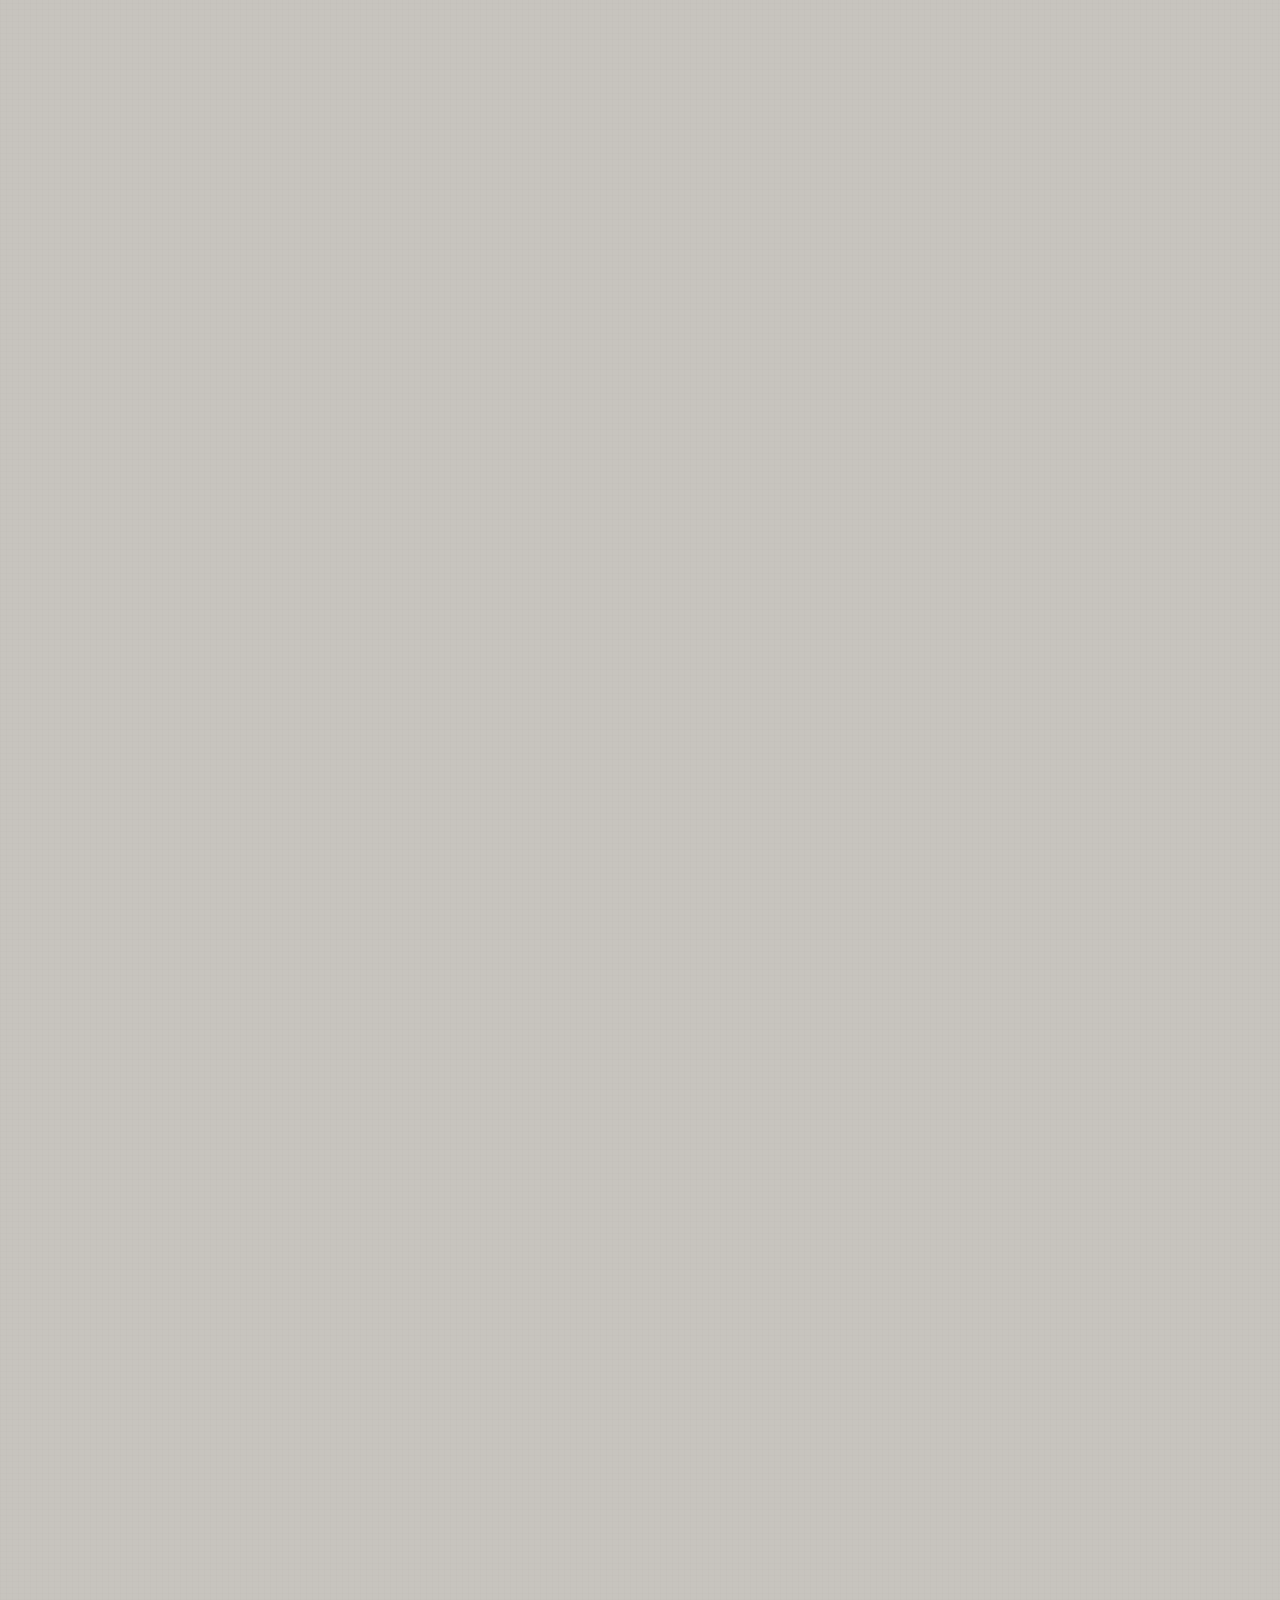
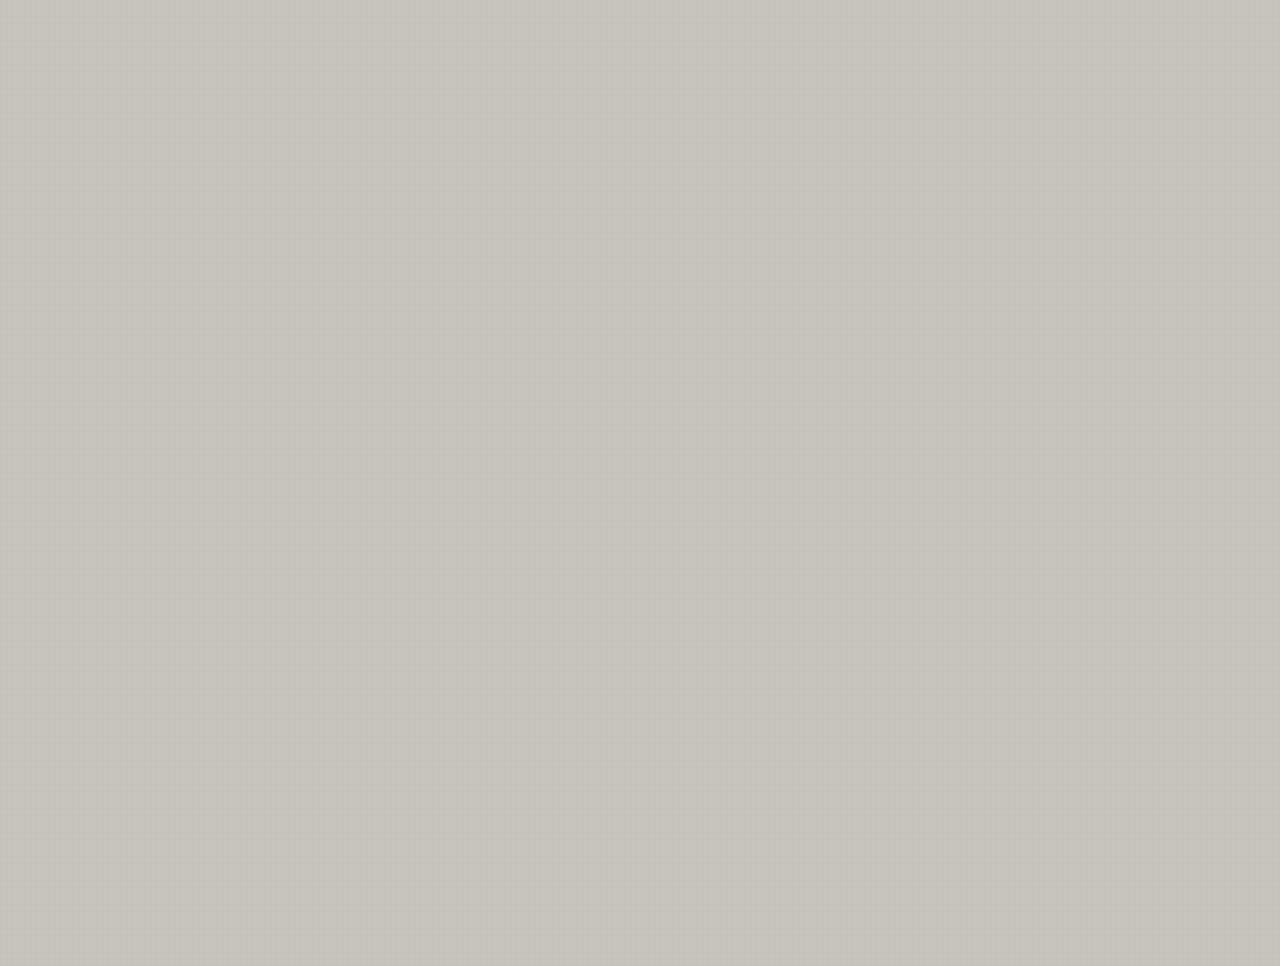
==== commit 98a038bc: "Update index.html" ====
--- a/index.html
+++ b/index.html
@@ -1,4 +1,4 @@
-  <!DOCTYPE html>
+<!DOCTYPE html>
 <html lang="ro">
 <head>
   <meta charset="UTF-8" />
@@ -125,53 +125,51 @@
     </section>
 
     <section class="section alt-section" id="reviews">
-  <div class="container">
-    <div class="section-heading reviews-heading-premium">
-      <p class="eyebrow" id="section-reviews">Recenzii</p>
-      <h2 id="reviews-main-title">Ce spun clienții despre noi</h2>
-      <p id="reviews-main-text">Fiecare proiect este o poveste. Iar cei care ne aleg devin parte din ea.</p>
-    </div>
-
-    <div class="reviews-grid" id="reviews-grid"></div>
-
-    <div class="review-premium-wrap reveal">
-      <div class="review-premium-side">
-        <p class="eyebrow" id="review-promo-kicker">Lasă o recenzie</p>
-        <h2 id="review-promo-title">Părerea ta contează</h2>
-        <p id="review-promo-text">
-          Ajută-ne să creștem și să oferim experiențe din ce în ce mai bune.
-        </p>
-      </div>
-
-      <form class="contact-form review-form review-premium-form" name="review" method="POST" data-netlify="true" action="thank-you.html?type=review">
-        <input type="hidden" name="form-name" value="review">
-
-        <div class="review-form-top-row">
-          <label id="review-name-label">Nume
-            <input type="text" name="name" id="review-name-input" placeholder="Numele tău" required>
-          </label>
-
-          <label id="review-rating-label">Rating
-            <select name="rating" id="review-rating-select" required>
-              <option value="" id="review-rating-placeholder">Alege rating</option>
-              <option value="5" id="review-star5">5 stele</option>
-              <option value="4" id="review-star4">4 stele</option>
-              <option value="3" id="review-star3">3 stele</option>
-              <option value="2" id="review-star2">2 stele</option>
-              <option value="1" id="review-star1">1 stea</option>
-            </select>
-          </label>
-        </div>
-
-        <label id="review-message-label">Recenzie
-          <textarea name="message" rows="5" id="review-message-input" placeholder="Scrie feedback-ul tău" required></textarea>
-        </label>
-
-        <button type="submit" class="btn btn-gold btn-full review-submit-btn" id="review-button">Trimite recenzia</button>
-      </form>
-    </div>
-  </div>
-</section>
+      <div class="container">
+        <div class="section-heading reviews-heading-premium">
+          <p class="eyebrow" id="section-reviews">Recenzii</p>
+        </div>
+
+        <div class="reviews-grid" id="reviews-grid"></div>
+
+        <div class="review-premium-wrap reveal">
+          <div class="review-premium-side">
+            <p class="eyebrow" id="review-promo-kicker">Lasă o recenzie</p>
+            <h2 id="review-promo-title">Părerea ta contează</h2>
+            <p id="review-promo-text">
+              Ajută-ne să creștem și să oferim experiențe din ce în ce mai bune.
+            </p>
+          </div>
+
+          <form class="contact-form review-form review-premium-form" name="review" method="POST" data-netlify="true" action="thank-you.html?type=review">
+            <input type="hidden" name="form-name" value="review">
+
+            <div class="review-form-top-row">
+              <label id="review-name-label">Nume
+                <input type="text" name="name" id="review-name-input" placeholder="Numele tău" required>
+              </label>
+
+              <label id="review-rating-label">Rating
+                <select name="rating" id="review-rating-select" required>
+                  <option value="" id="review-rating-placeholder">Alege rating</option>
+                  <option value="5" id="review-star5">5 stele</option>
+                  <option value="4" id="review-star4">4 stele</option>
+                  <option value="3" id="review-star3">3 stele</option>
+                  <option value="2" id="review-star2">2 stele</option>
+                  <option value="1" id="review-star1">1 stea</option>
+                </select>
+              </label>
+            </div>
+
+            <label id="review-message-label">Recenzie
+              <textarea name="message" rows="5" id="review-message-input" placeholder="Scrie feedback-ul tău" required></textarea>
+            </label>
+
+            <button type="submit" class="btn btn-gold btn-full review-submit-btn" id="review-button">Trimite recenzia</button>
+          </form>
+        </div>
+      </div>
+    </section>
 
     <section class="section contact-section">
       <div class="container contact-grid" id="contact">
@@ -241,32 +239,32 @@
     let currentLang = localStorage.getItem('siteLang') || 'ro';
 
     const reviewPromoData = {
-  mainTitle: {
-    ro: "Ce spun clienții despre noi",
-    en: "What our clients say about us",
-    it: "Cosa dicono di noi i nostri clienti"
-  },
-  mainText: {
-    ro: "Fiecare proiect este o poveste. Iar cei care ne aleg devin parte din ea.",
-    en: "Every project is a story. And those who choose us become part of it.",
-    it: "Ogni progetto è una storia. E chi ci sceglie ne diventa parte."
-  },
-  kicker: {
-    ro: "Lasă o recenzie",
-    en: "Leave a review",
-    it: "Lascia una recensione"
-  },
-  title: {
-    ro: "Părerea ta contează",
-    en: "Your opinion matters",
-    it: "La tua opinione conta"
-  },
-  text: {
-    ro: "Ajută-ne să creștem și să oferim experiențe din ce în ce mai bune.",
-    en: "Help us grow and deliver even better experiences.",
-    it: "Aiutaci a crescere e a offrire esperienze sempre migliori."
-  }
-};
+      mainTitle: {
+        ro: "Ce spun clienții despre noi",
+        en: "What our clients say about us",
+        it: "Cosa dicono di noi i nostri clienti"
+      },
+      mainText: {
+        ro: "Fiecare proiect este o poveste. Iar cei care ne aleg devin parte din ea.",
+        en: "Every project is a story. And those who choose us become part of it.",
+        it: "Ogni progetto è una storia. E chi ci sceglie ne diventa parte."
+      },
+      kicker: {
+        ro: "Lasă o recenzie",
+        en: "Leave a review",
+        it: "Lascia una recensione"
+      },
+      title: {
+        ro: "Părerea ta contează",
+        en: "Your opinion matters",
+        it: "La tua opinione conta"
+      },
+      text: {
+        ro: "Ajută-ne să creștem și să oferim experiențe din ce în ce mai bune.",
+        en: "Help us grow and deliver even better experiences.",
+        it: "Aiutaci a crescere e a offrire esperienze sempre migliori."
+      }
+    };
 
     function t(value) {
       if (value && typeof value === 'object' && value[currentLang]) {
@@ -296,12 +294,13 @@
       document.getElementById('section-portfolio').textContent = t(siteData.ui.sections.portfolio);
       document.getElementById('section-about').textContent = t(siteData.ui.sections.about);
       document.getElementById('section-reviews').textContent = t(siteData.ui.sections.reviews);
+      document.getElementById('section-contact').textContent = t(siteData.ui.sections.contact);
+
       document.getElementById('reviews-main-title').textContent = t(reviewPromoData.mainTitle);
       document.getElementById('reviews-main-text').textContent = t(reviewPromoData.mainText);
       document.getElementById('review-promo-kicker').textContent = t(reviewPromoData.kicker);
       document.getElementById('review-promo-title').textContent = t(reviewPromoData.title);
       document.getElementById('review-promo-text').textContent = t(reviewPromoData.text);
-      document.getElementById('section-contact').textContent = t(siteData.ui.sections.contact);
 
       document.getElementById('brand-name').textContent = siteData.brand.name;
       document.getElementById('brand-tagline').textContent = t(siteData.brand.tagline);
@@ -332,16 +331,16 @@
       document.getElementById('contact-email').textContent = siteData.contact.email;
       document.getElementById('contact-location').textContent = t(siteData.contact.location);
 
-      document.getElementById('review-name-label').childNodes[0].nodeValue = t(siteData.ui.reviewForm.nameLabel) + '\n            ';
+      document.getElementById('review-name-label').childNodes[0].nodeValue = t(siteData.ui.reviewForm.nameLabel) + '\n                ';
       document.getElementById('review-name-input').placeholder = t(siteData.ui.reviewForm.namePlaceholder);
-      document.getElementById('review-rating-label').childNodes[0].nodeValue = t(siteData.ui.reviewForm.ratingLabel) + '\n            ';
+      document.getElementById('review-rating-label').childNodes[0].nodeValue = t(siteData.ui.reviewForm.ratingLabel) + '\n                ';
       document.getElementById('review-rating-placeholder').textContent = t(siteData.ui.reviewForm.ratingPlaceholder);
       document.getElementById('review-star5').textContent = t(siteData.ui.reviewForm.star5);
       document.getElementById('review-star4').textContent = t(siteData.ui.reviewForm.star4);
       document.getElementById('review-star3').textContent = t(siteData.ui.reviewForm.star3);
       document.getElementById('review-star2').textContent = t(siteData.ui.reviewForm.star2);
       document.getElementById('review-star1').textContent = t(siteData.ui.reviewForm.star1);
-      document.getElementById('review-message-label').childNodes[0].nodeValue = t(siteData.ui.reviewForm.messageLabel) + '\n            ';
+      document.getElementById('review-message-label').childNodes[0].nodeValue = t(siteData.ui.reviewForm.messageLabel) + '\n              ';
       document.getElementById('review-message-input').placeholder = t(siteData.ui.reviewForm.messagePlaceholder);
       document.getElementById('review-button').textContent = t(siteData.ui.reviewForm.button);
 
--- a/assets/styles.css
+++ b/assets/styles.css
@@ -2,38 +2,31 @@
    1. THEME / VARIABILE GLOBALE
    ========================================================= */
 :root {
-  /* Culori principale */
   --bg: #0d0d0d;
   --panel: #151515;
   --text: #111111;
   --muted: #4f4a44;
   --accent: #585d63;
 
-  /* Accente speciale */
   --star-gold: #c9a227;
 
-  /* Borduri și transparențe */
   --line-soft: rgba(212, 175, 55, 0.14);
   --line-card: rgba(212, 175, 55, 0.16);
   --line-input: rgba(212, 175, 55, 0.22);
 
-  /* Forme */
   --radius: 22px;
   --radius-sm: 14px;
   --radius-lg: 20px;
   --radius-pill: 999px;
 
-  /* Fonturi */
   --body-font: Inter;
   --heading-font: Inter;
 
-  /* Dimensiuni text */
   --body-size: 17px;
   --h1-size: 1.8rem;
   --h2-size: clamp(1.3rem, 2.4vw, 2rem);
   --h3-size: 1.2rem;
 
-  /* Umbre */
   --shadow-card: 0 18px 60px rgba(0, 0, 0, 0.22);
 }
 
@@ -263,7 +256,8 @@
 .review-card,
 .about-panel,
 .contact-form,
-.contact-card {
+.contact-card,
+.review-premium-side {
   background: rgba(12, 12, 12, 0.82);
   border: 1px solid var(--line-card);
   border-radius: var(--radius);
@@ -291,7 +285,9 @@
 .about-panel h3,
 .about-panel p,
 .contact-card,
-.contact-form label {
+.contact-form label,
+.review-premium-side h2,
+.review-premium-side p {
   color: #f5f1e8;
 }
 
@@ -383,7 +379,17 @@
    11. RECENZII
    ========================================================= */
 .reviews-grid {
-  margin-bottom: 50px;
+  margin-bottom: 38px;
+}
+
+.review-card {
+  transition: transform 0.25s ease, box-shadow 0.25s ease, border-color 0.25s ease;
+}
+
+.review-card:hover {
+  transform: translateY(-6px);
+  box-shadow: 0 22px 48px rgba(0, 0, 0, 0.30);
+  border-color: rgba(212, 175, 55, 0.30);
 }
 
 .reviews-spacer {
@@ -397,6 +403,82 @@
 .stars {
   color: var(--star-gold);
   margin-bottom: 10px;
+}
+
+.reviews-heading-premium {
+  text-align: center;
+  max-width: 760px;
+  margin: 0 auto 32px;
+}
+
+.reviews-heading-premium h2 {
+  margin-top: 10px;
+  margin-bottom: 10px;
+}
+
+.reviews-heading-premium p:last-child {
+  margin: 0;
+}
+
+.review-premium-wrap {
+  display: grid;
+  grid-template-columns: 0.92fr 1.08fr;
+  gap: 22px;
+  align-items: stretch;
+  margin-top: 10px;
+}
+
+.review-premium-side {
+  padding: 34px 28px;
+  display: flex;
+  flex-direction: column;
+  justify-content: center;
+  position: relative;
+  overflow: hidden;
+}
+
+.review-premium-side::before {
+  content: "";
+  position: absolute;
+  inset: 0;
+  background:
+    linear-gradient(135deg, rgba(255,255,255,0.04), rgba(212,175,55,0.06)),
+    radial-gradient(circle at top right, rgba(212,175,55,0.12), transparent 40%);
+  pointer-events: none;
+}
+
+.review-premium-side > * {
+  position: relative;
+  z-index: 1;
+}
+
+.review-premium-side .eyebrow {
+  color: #d8c9a2;
+}
+
+.review-premium-side h2 {
+  color: #f5f1e8;
+  margin-bottom: 14px;
+}
+
+.review-premium-side p {
+  color: #d8d1c5;
+  max-width: 36ch;
+}
+
+.review-premium-form {
+  padding: 26px;
+  align-content: start;
+}
+
+.review-form-top-row {
+  display: grid;
+  grid-template-columns: 1fr 220px;
+  gap: 14px;
+}
+
+.review-submit-btn {
+  margin-top: 6px;
 }
 
 /* =========================================================
@@ -479,7 +561,9 @@
   .contact-grid,
   .cards-grid,
   .portfolio-grid,
-  .reviews-grid {
+  .reviews-grid,
+  .review-premium-wrap,
+  .review-form-top-row {
     grid-template-columns: 1fr;
   }
 
@@ -528,6 +612,15 @@
   .btn-accent,
   .btn-gold {
     padding: 10px 16px;
+  }
+
+  .review-premium-side,
+  .review-premium-form {
+    padding: 22px;
+  }
+
+  .reviews-heading-premium {
+    margin-bottom: 24px;
   }
 }
 
@@ -684,6 +777,20 @@
 
 /* =========================================================
    24. SCROLL PROGRESS BAR
+   ========================================================= */
+#scroll-progress {
+  position: fixed;
+  top: 0;
+  left: 0;
+  width: 0%;
+  height: 3px;
+  background: var(--accent);
+  z-index: 9999;
+  transition: width 0.1s linear;
+}
+
+/* =========================================================
+   25. LANGUAGE SWITCHER
    ========================================================= */
 .lang-switcher {
   position: relative;
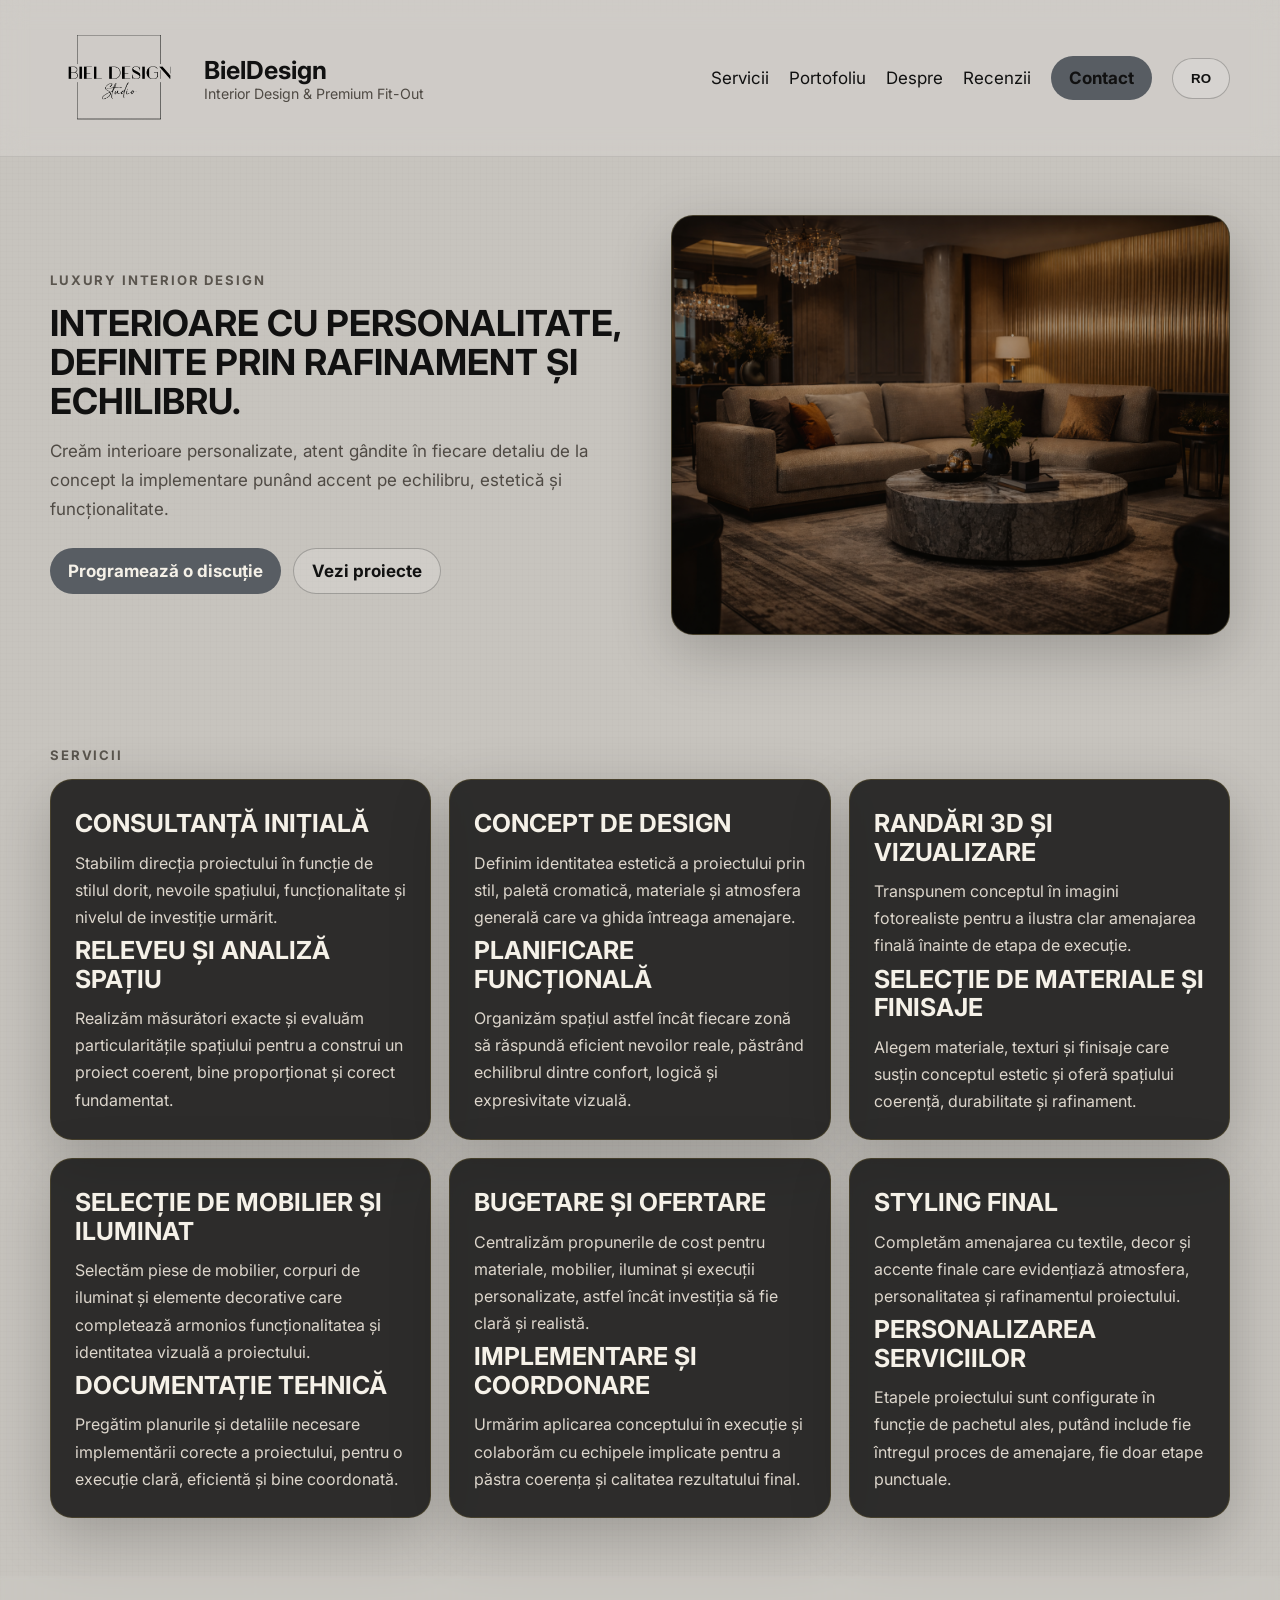
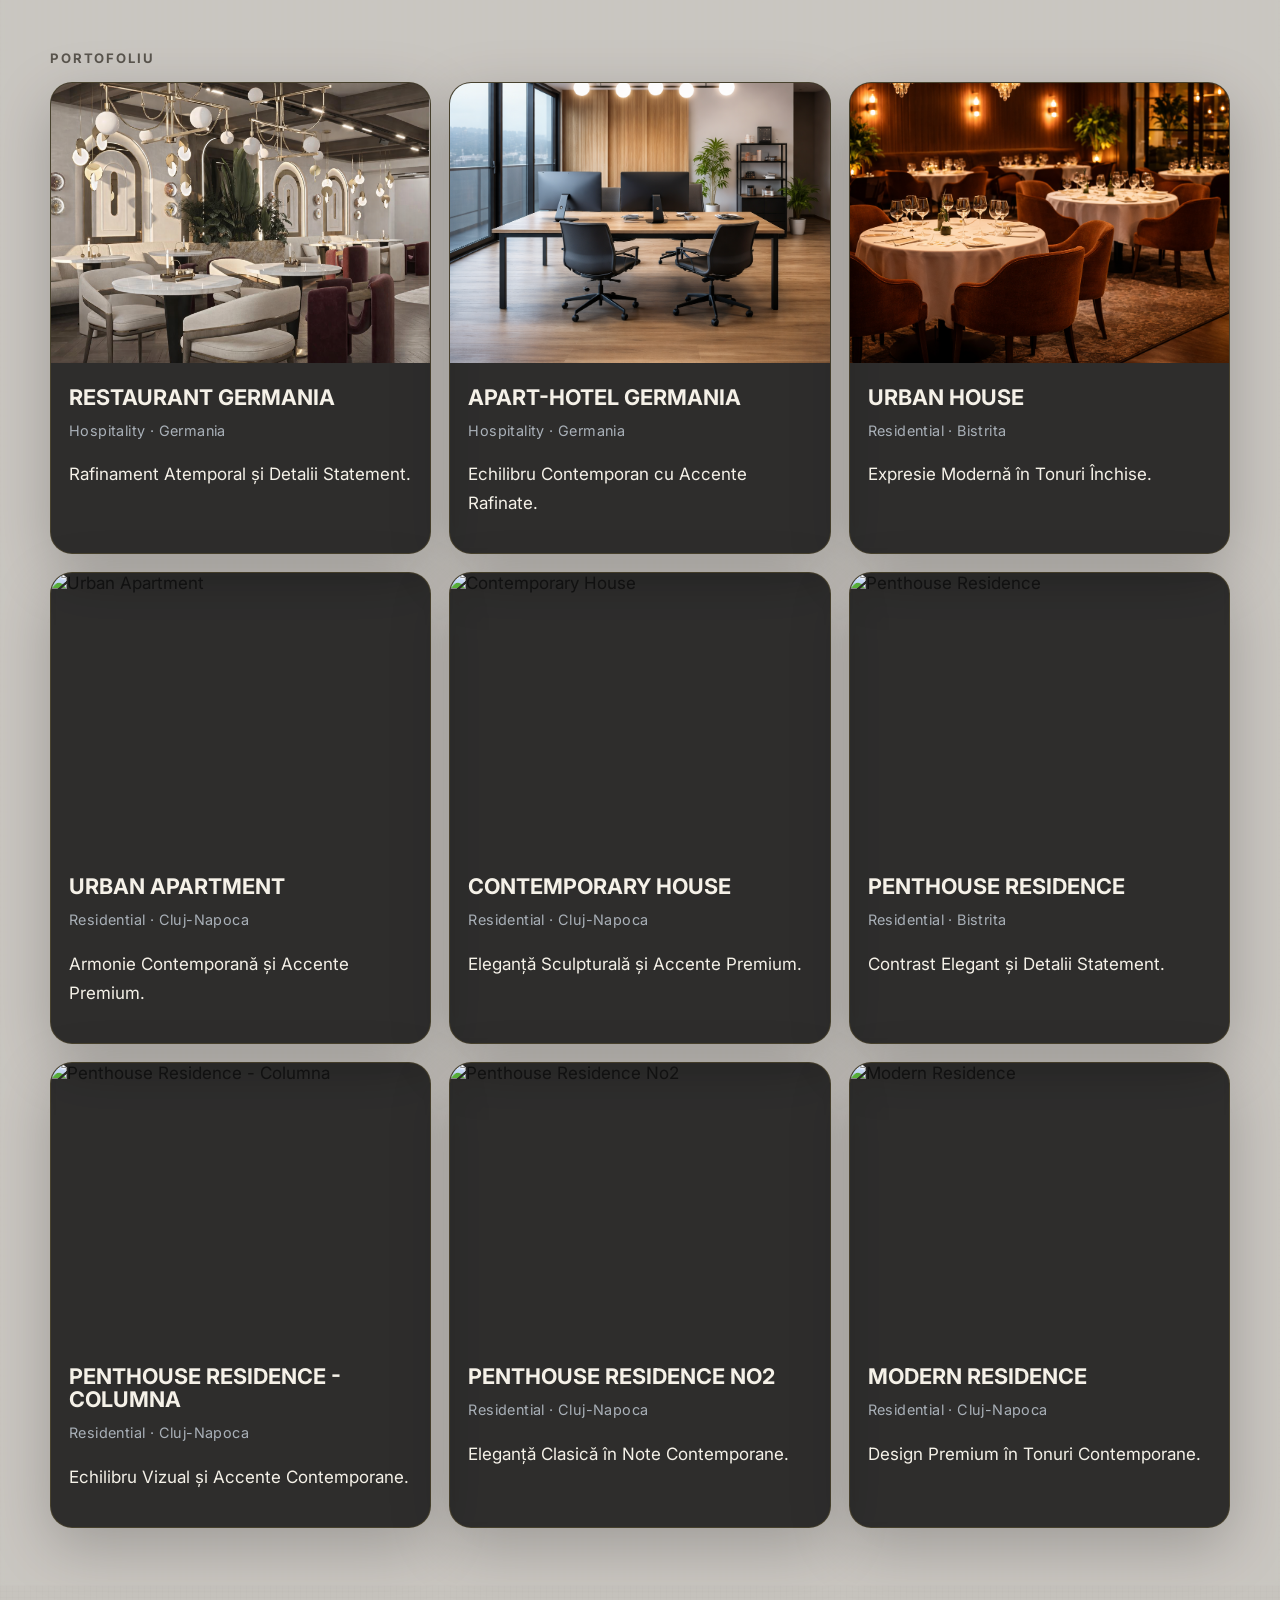
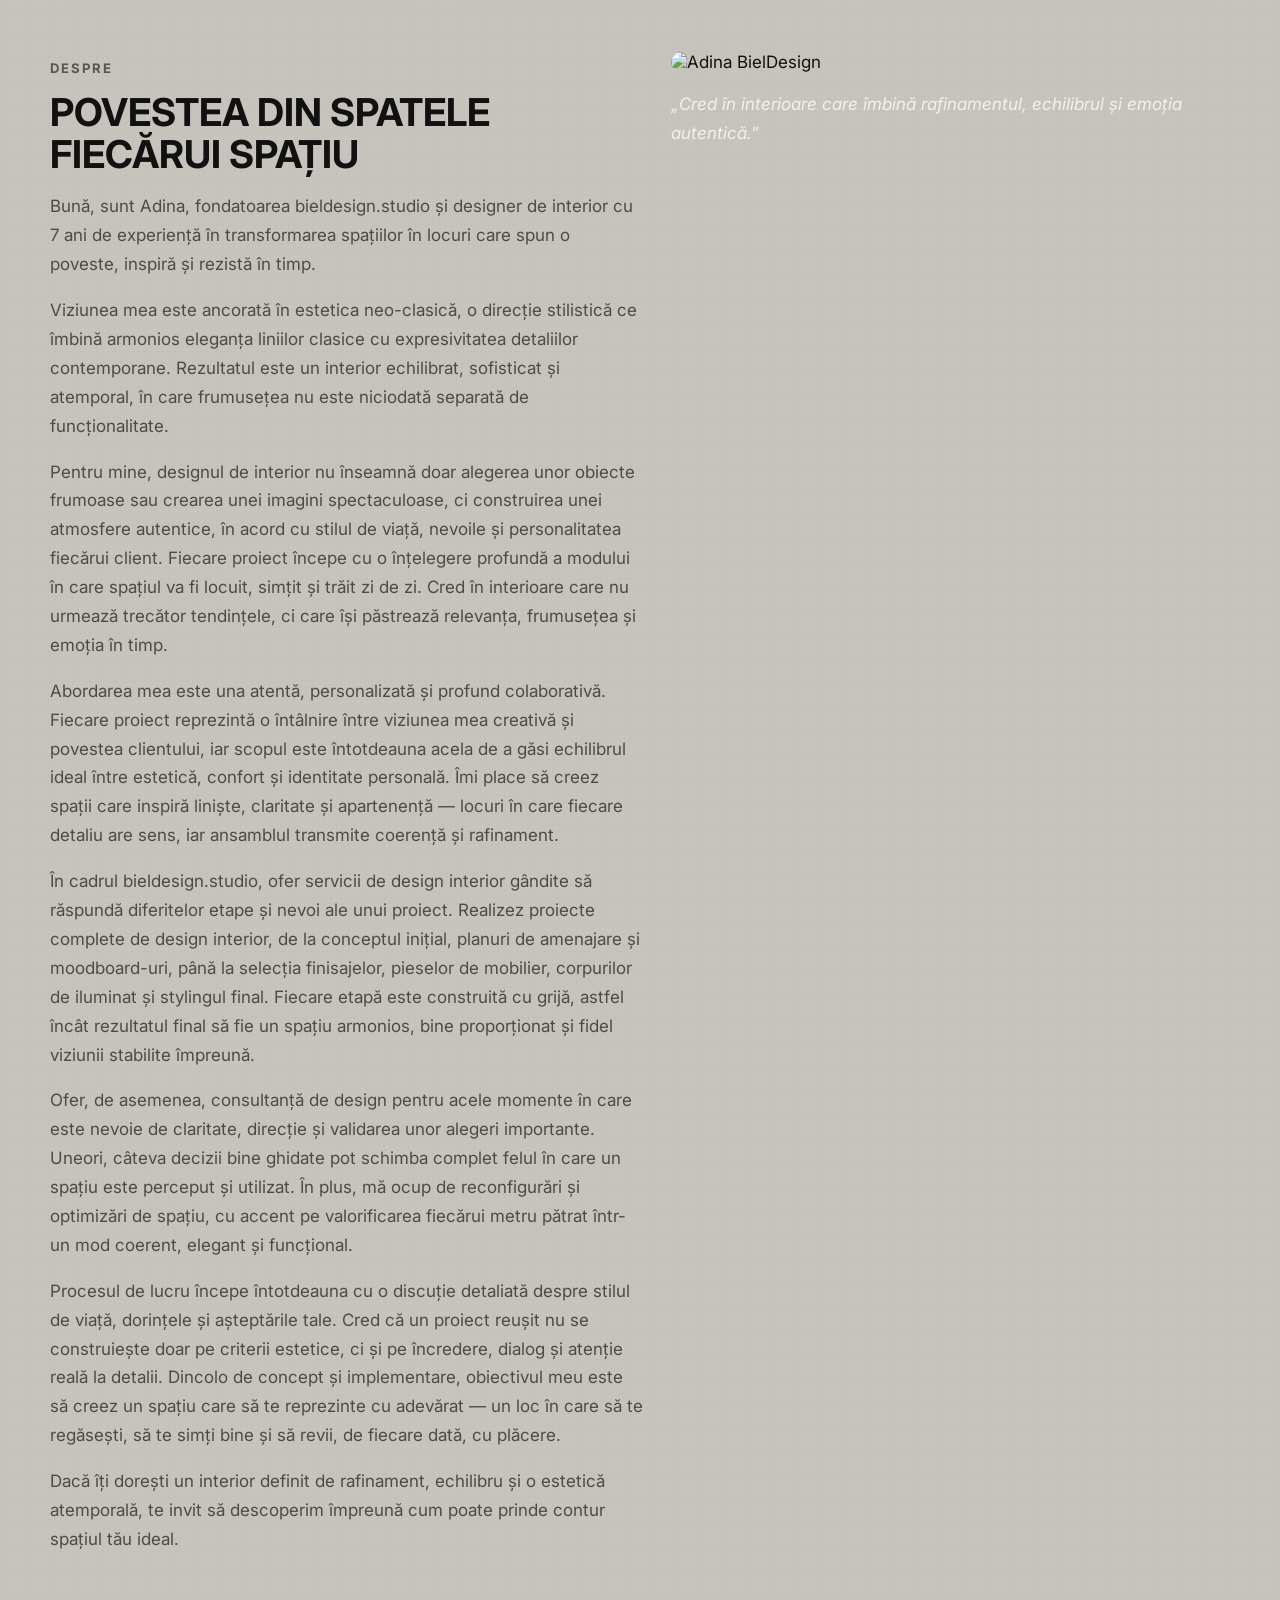
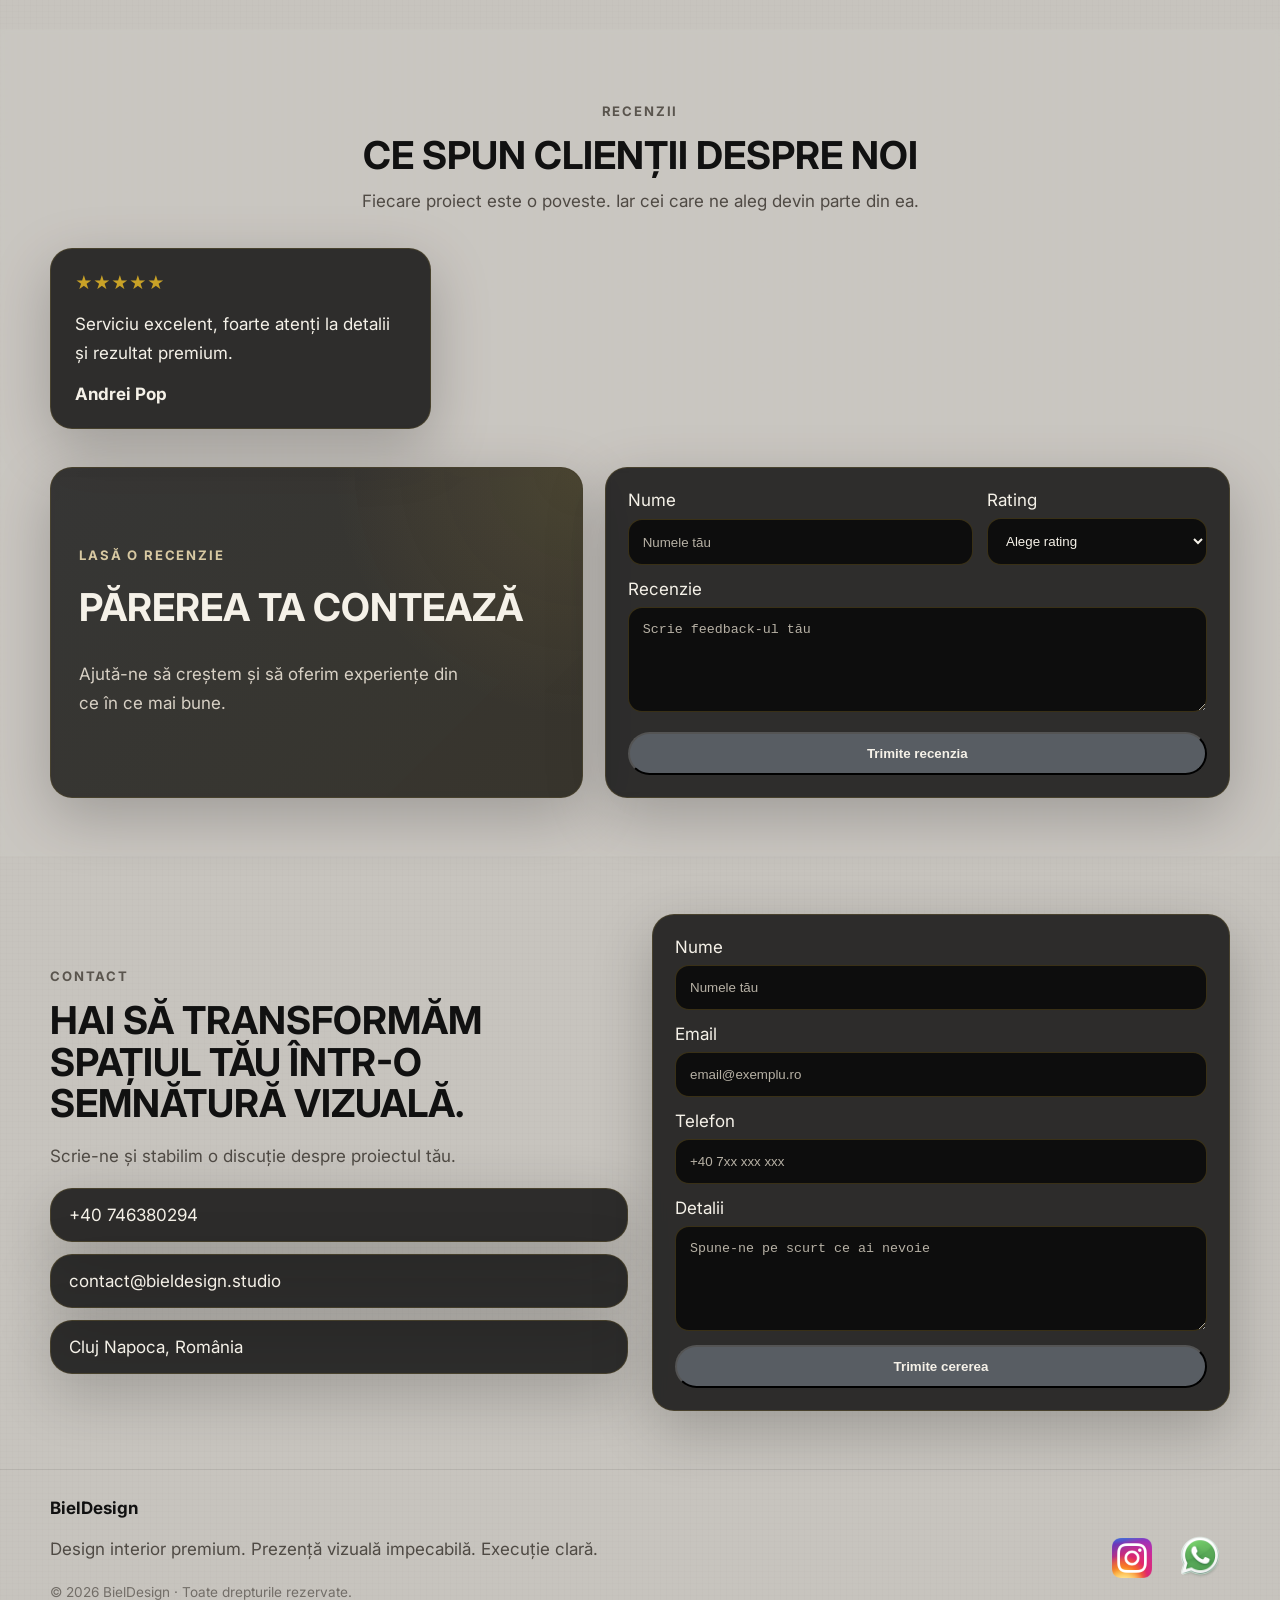
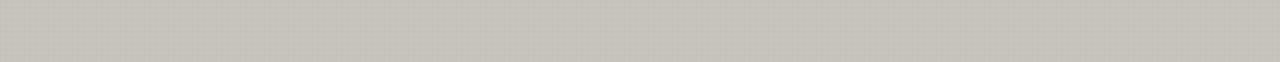
==== commit c23995fc: "Update index.html" ====
--- a/index.html
+++ b/index.html
@@ -128,6 +128,8 @@
       <div class="container">
         <div class="section-heading reviews-heading-premium">
           <p class="eyebrow" id="section-reviews">Recenzii</p>
+          <h2 id="reviews-main-title">Ce spun clienții despre noi</h2>
+          <p id="reviews-main-text">Fiecare proiect este o poveste. Iar cei care ne aleg devin parte din ea.</p>
         </div>
 
         <div class="reviews-grid" id="reviews-grid"></div>
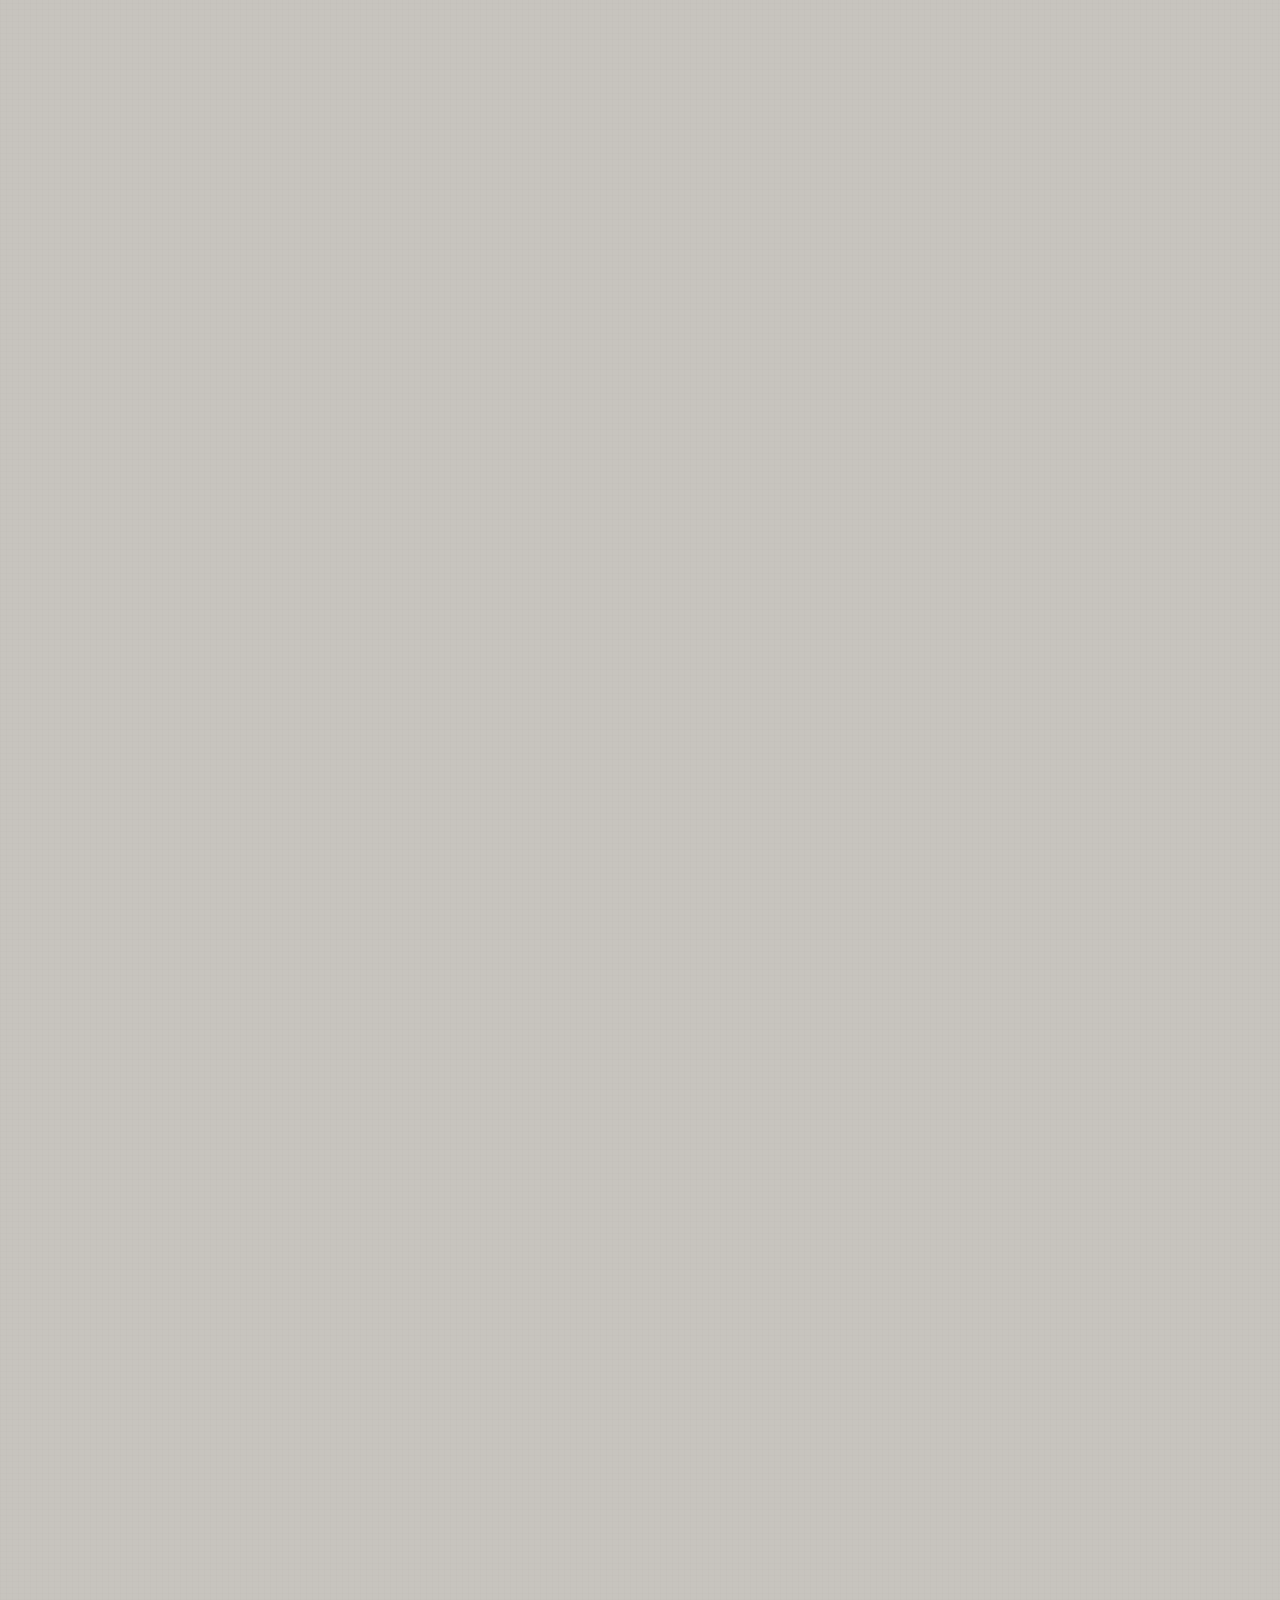
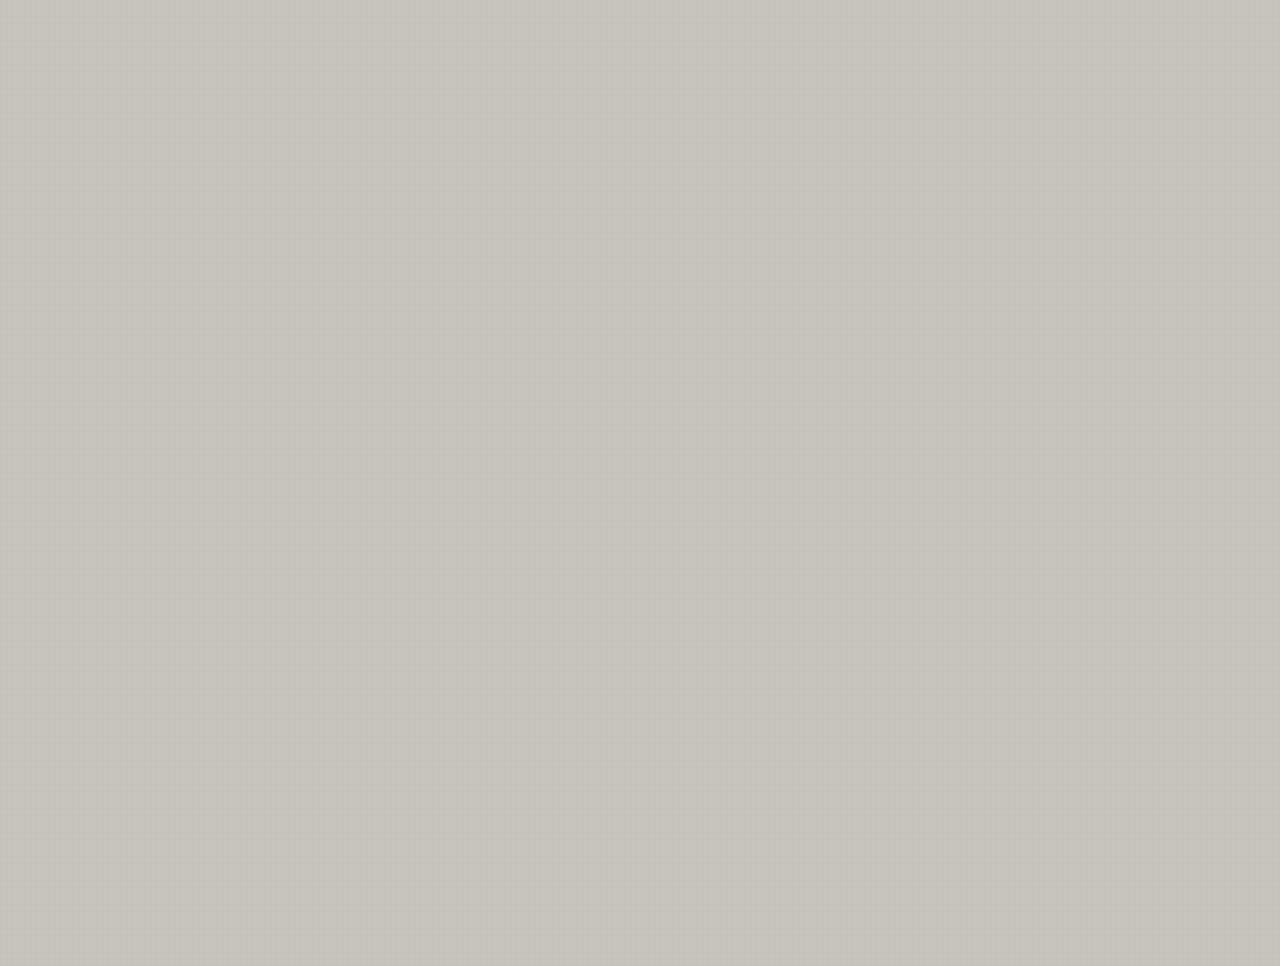
==== commit 151c1400: "Update index.html" ====
--- a/index.html
+++ b/index.html
@@ -128,8 +128,6 @@
       <div class="container">
         <div class="section-heading reviews-heading-premium">
           <p class="eyebrow" id="section-reviews">Recenzii</p>
-          <h2 id="reviews-main-title">Ce spun clienții despre noi</h2>
-          <p id="reviews-main-text">Fiecare proiect este o poveste. Iar cei care ne aleg devin parte din ea.</p>
         </div>
 
         <div class="reviews-grid" id="reviews-grid"></div>
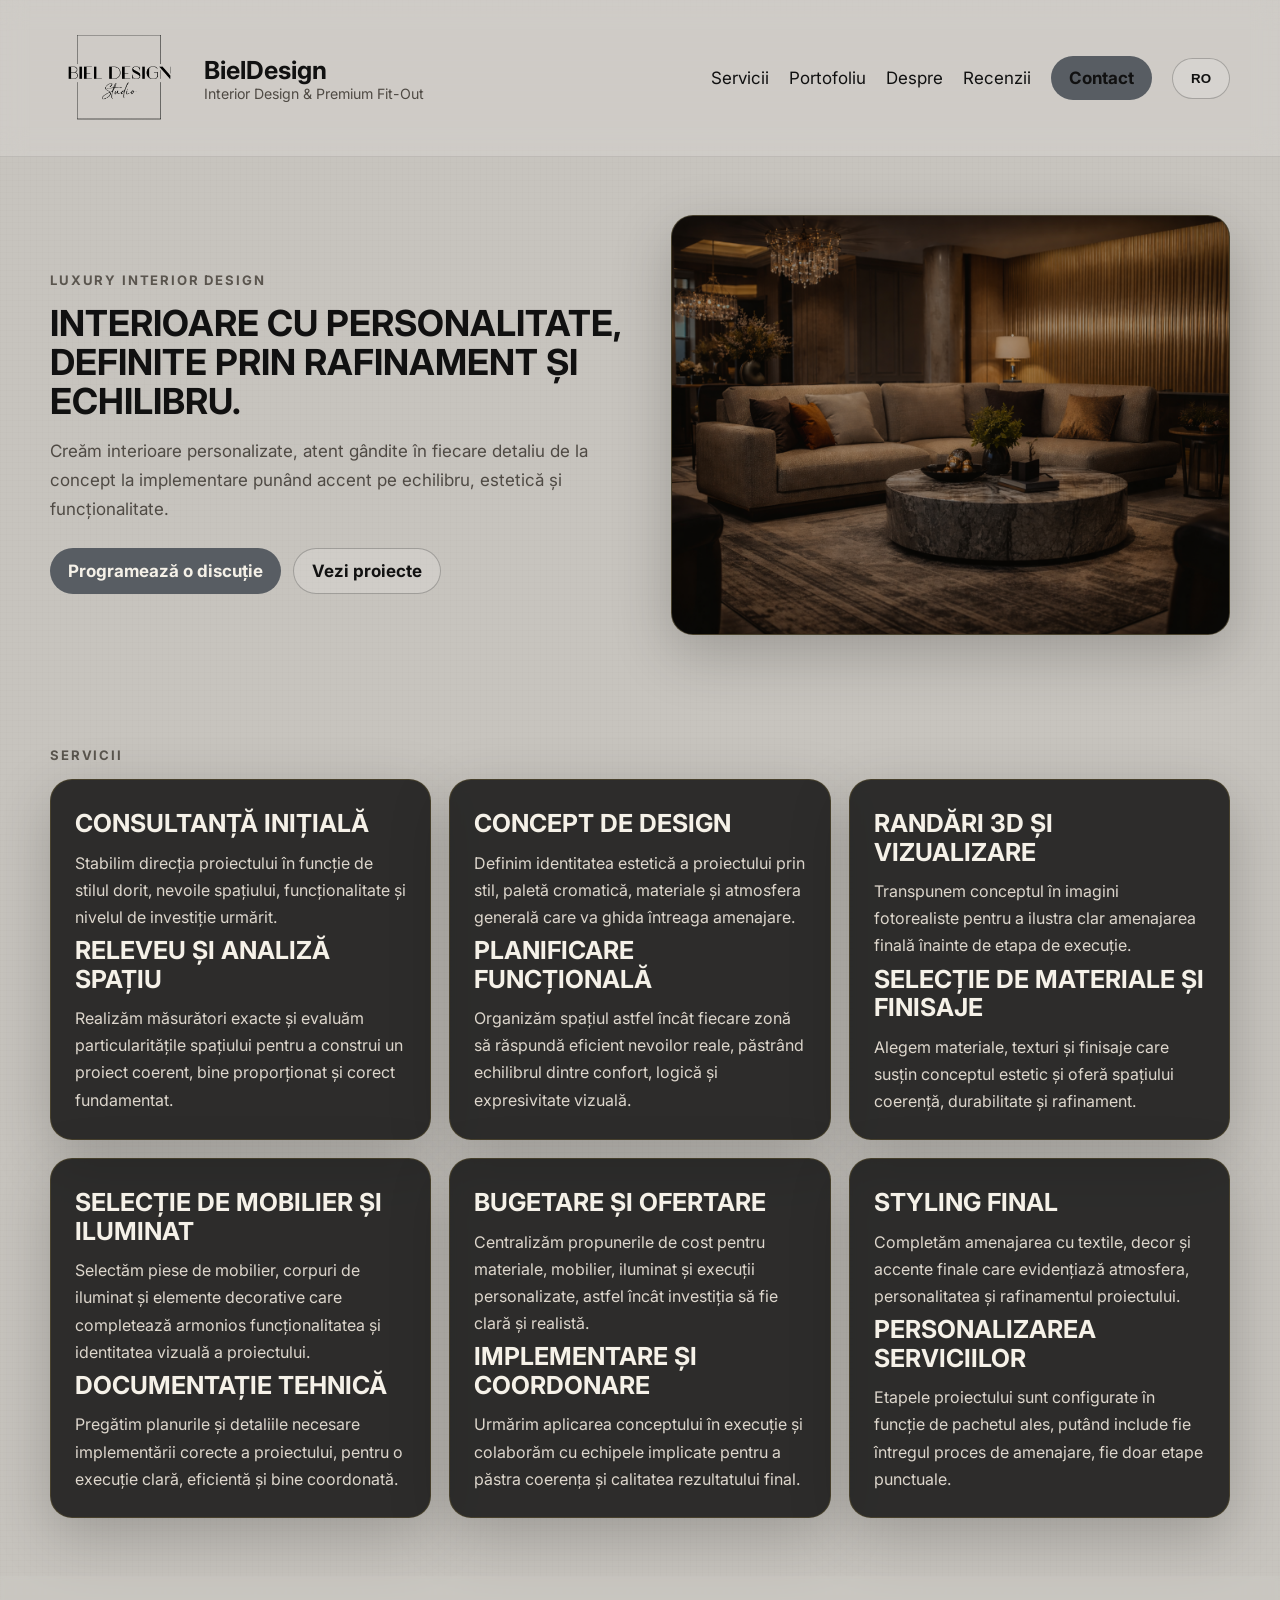
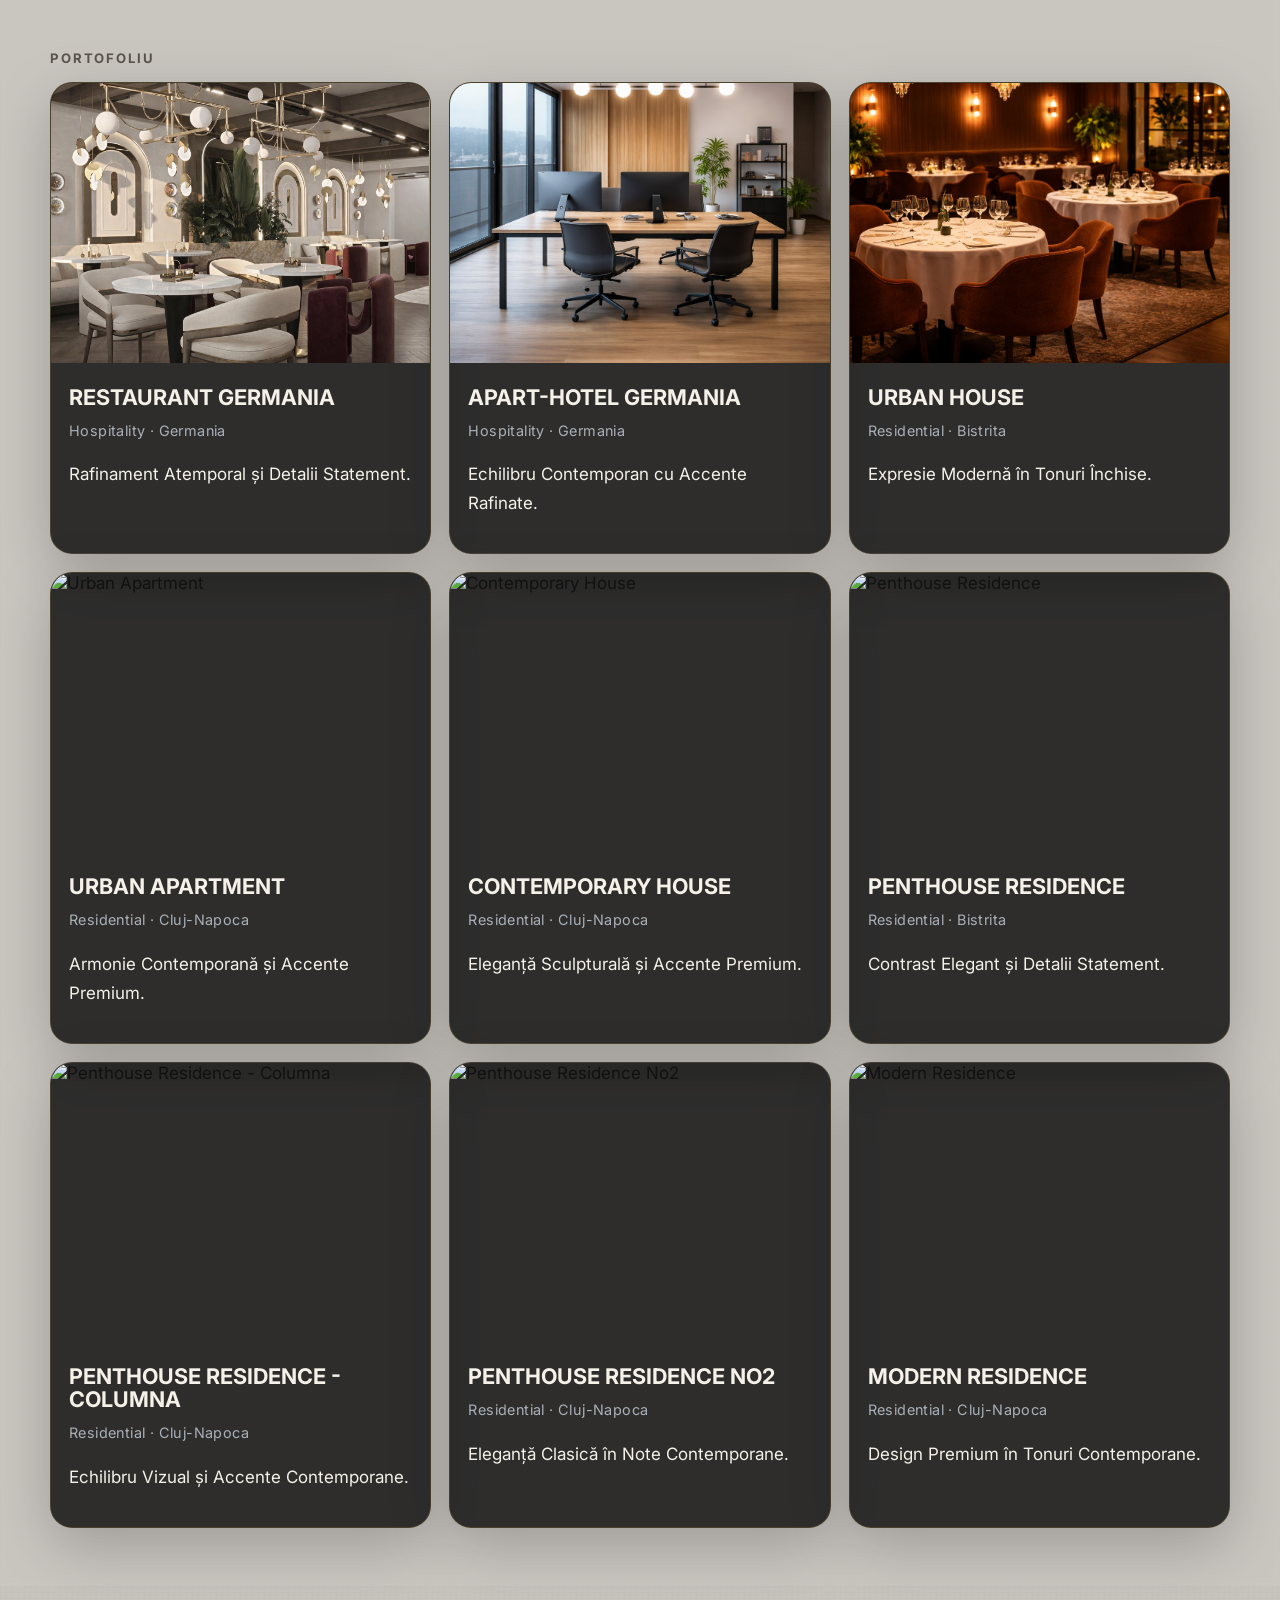
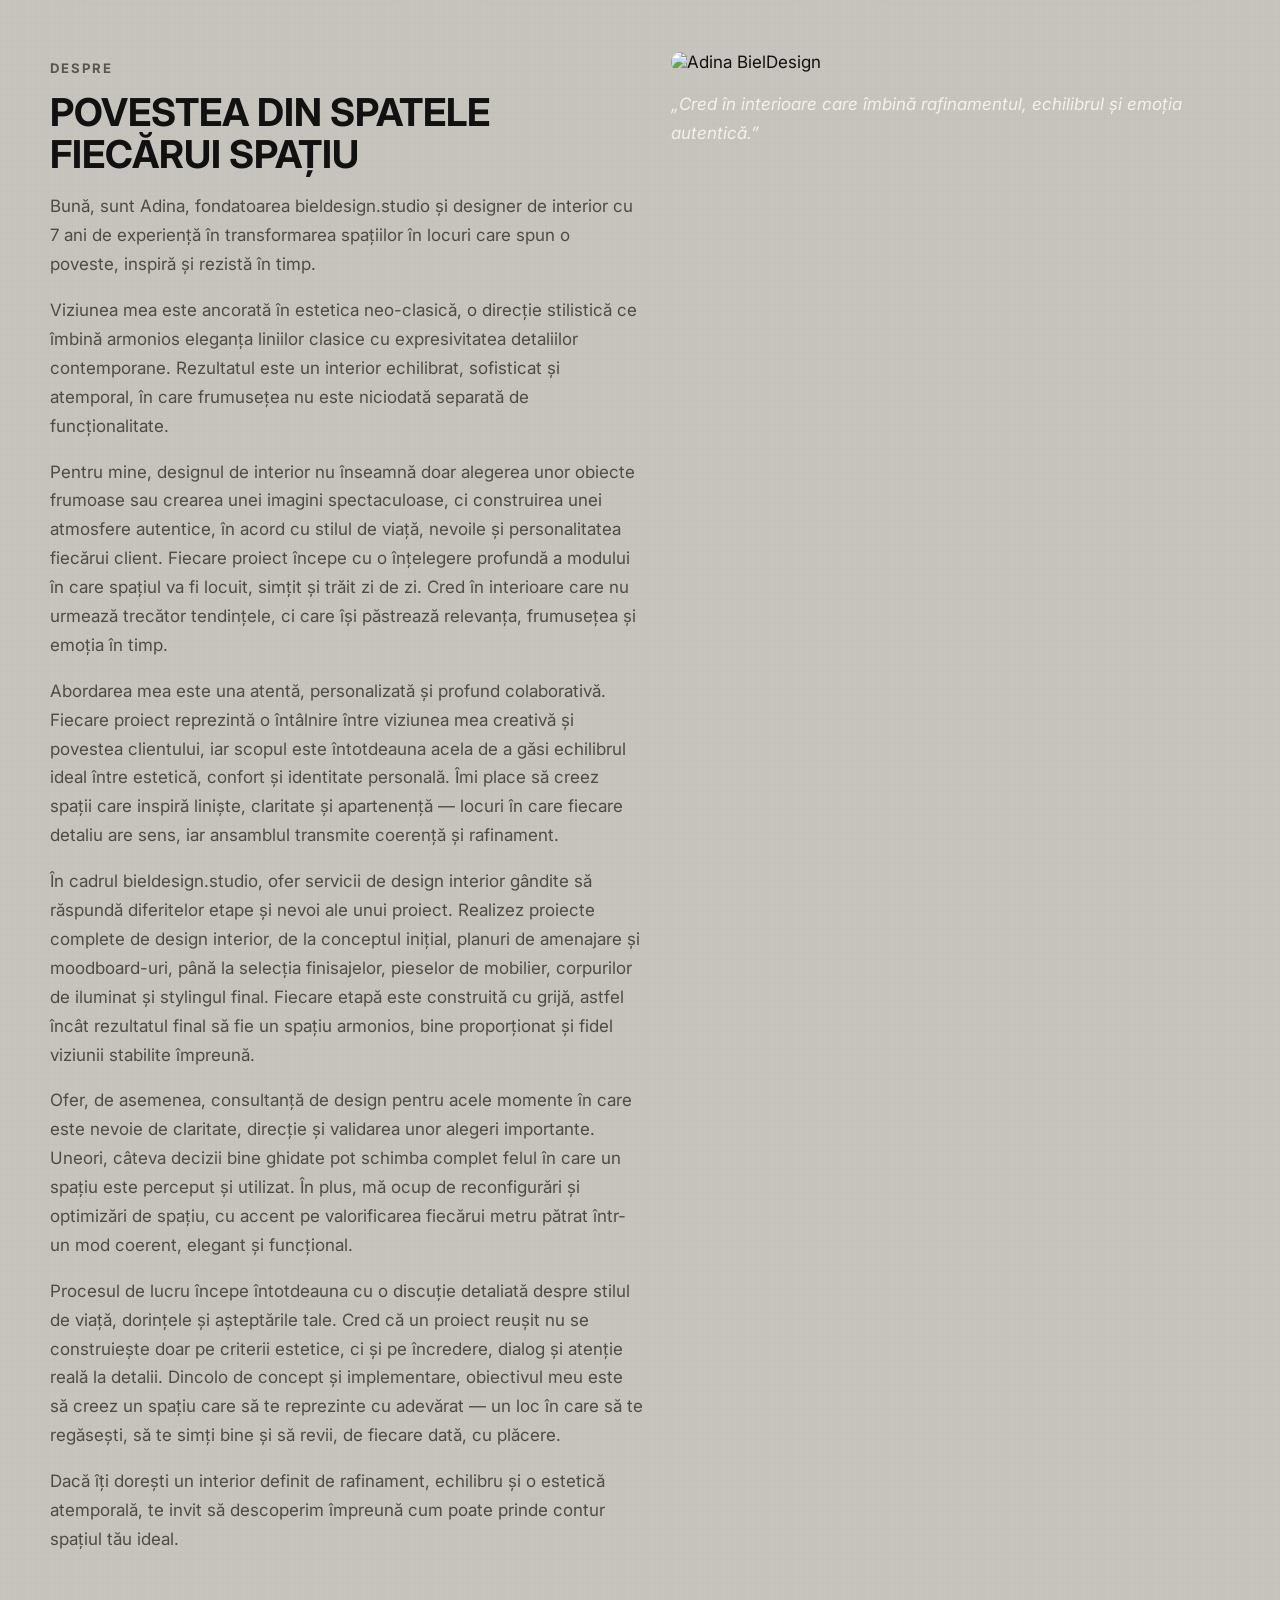
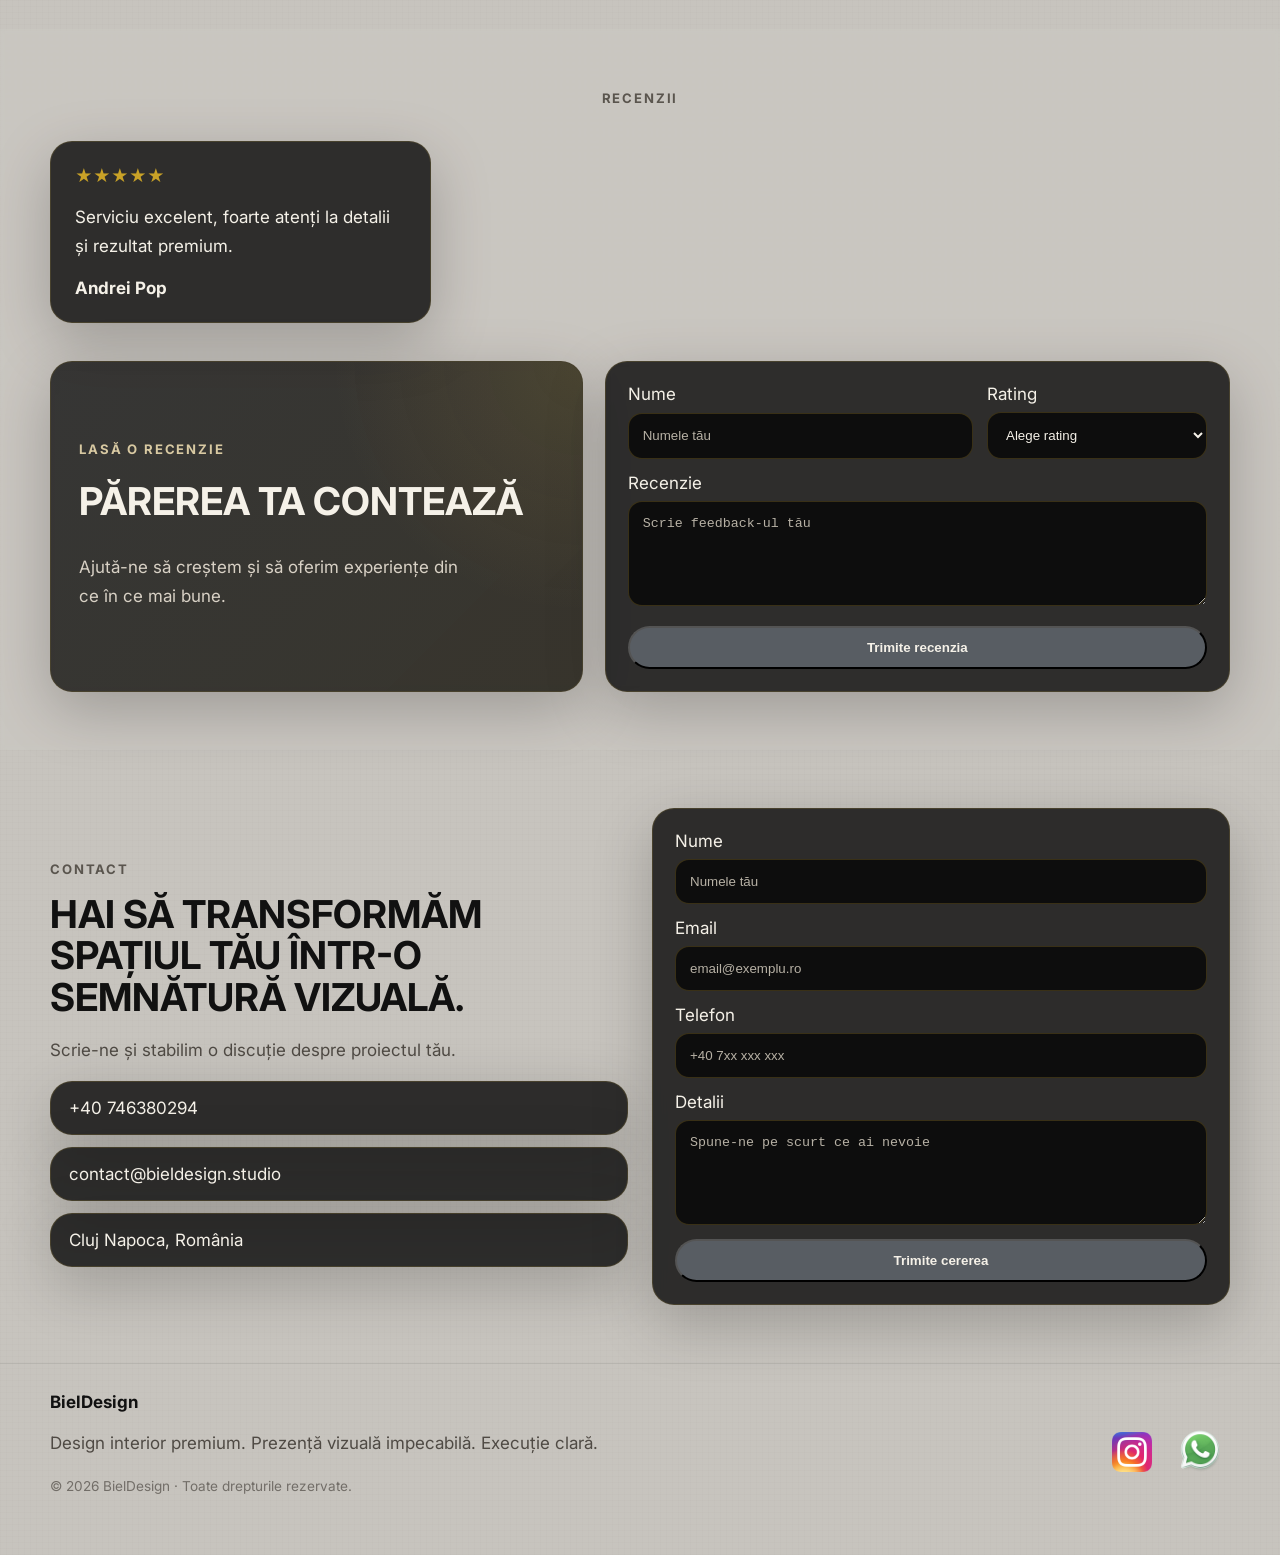
==== commit 96b30fff: "Update index.html" ====
--- a/index.html
+++ b/index.html
@@ -296,8 +296,6 @@
       document.getElementById('section-reviews').textContent = t(siteData.ui.sections.reviews);
       document.getElementById('section-contact').textContent = t(siteData.ui.sections.contact);
 
-      document.getElementById('reviews-main-title').textContent = t(reviewPromoData.mainTitle);
-      document.getElementById('reviews-main-text').textContent = t(reviewPromoData.mainText);
       document.getElementById('review-promo-kicker').textContent = t(reviewPromoData.kicker);
       document.getElementById('review-promo-title').textContent = t(reviewPromoData.title);
       document.getElementById('review-promo-text').textContent = t(reviewPromoData.text);
